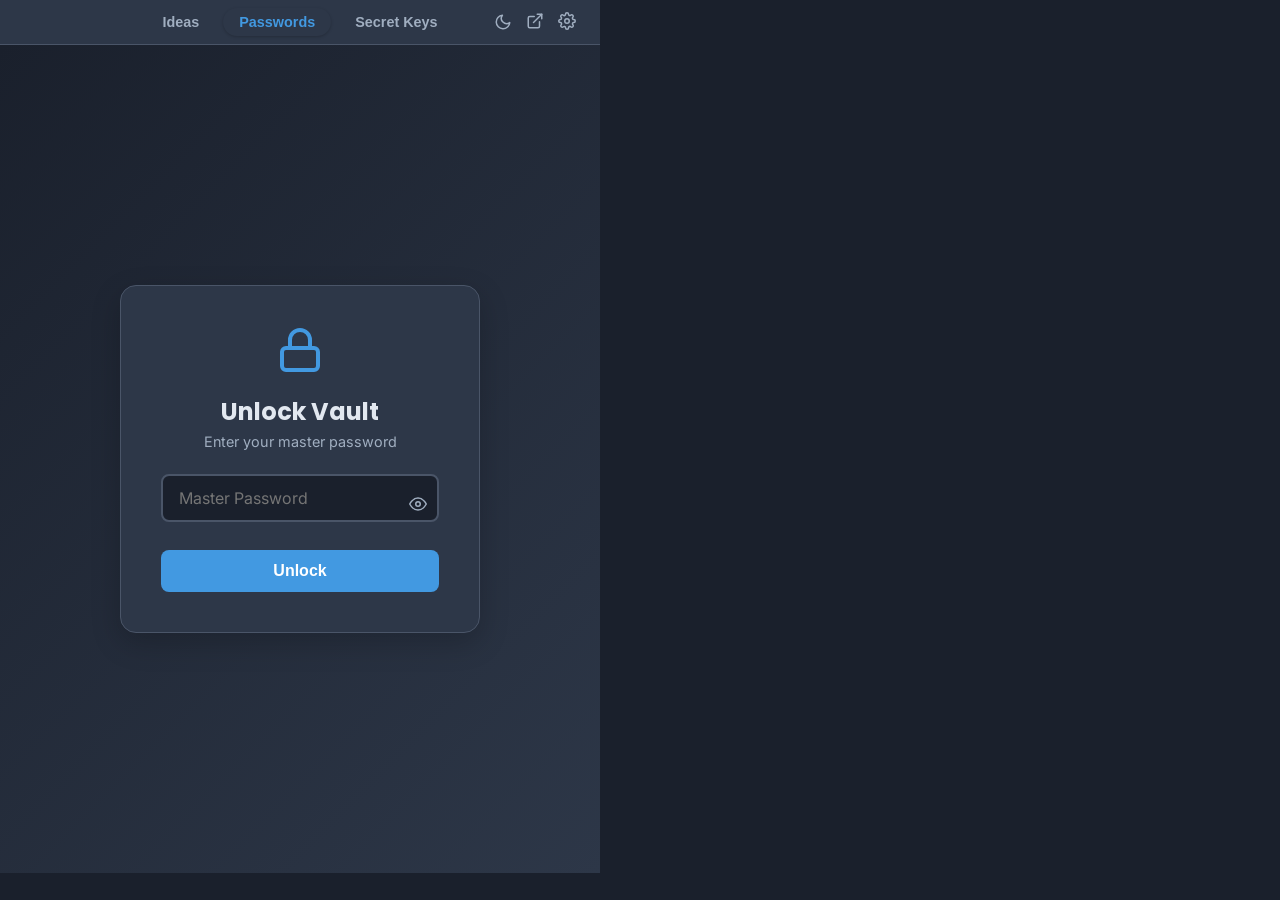
==== popup.html @ 8392645d "Clippy's first commit" ====
<!DOCTYPE html>
<html lang="en">

<head>
    <meta charset="UTF-8">
    <meta name="viewport" content="width=device-width, initial-scale=1.0">
    <title>Personal Dashboard</title>

    <!-- Fonts -->
    <link rel="preconnect" href="https://fonts.googleapis.com">
    <link rel="preconnect" href="https://fonts.gstatic.com" crossorigin>
    <link href="https://fonts.googleapis.com/css2?family=Inter:wght@400;500;600;700&family=Poppins:wght@400;500;600&display=swap"
        rel="stylesheet">

    <!-- Stylesheets -->
    <link rel="stylesheet" href="popup.css">
    <link rel="stylesheet" href="vendor/quill.snow.css">
    <link rel="stylesheet" href="notes/notes.css">
    <link rel="stylesheet" href="password-manager/password_manager.css">
    <link rel="stylesheet" href="settings/settings.css">
    <link rel="stylesheet" href="secret-keys/secret_keys.css">
</head>

<body>

    <!-- Top Level App Switcher -->
    <div id="app-switcher">
        <button class="switcher-btn" data-app="notes">Ideas</button>
        <button class="switcher-btn" data-app="passwords">Passwords</button>
        <button class="switcher-btn" data-app="secret-keys">Secret Keys</button>
        <button id="theme-toggle" class="switcher-btn icon-only" title="Toggle theme">
            <!-- Sun icon -->
            <svg class="sun" xmlns="http://www.w3.org/2000/svg" width="18" height="18" viewBox="0 0 24 24"
                fill="none" stroke="currentColor" stroke-width="2" stroke-linecap="round"
                stroke-linejoin="round">
                <circle cx="12" cy="12" r="5"></circle>
                <line x1="12" y1="1" x2="12" y2="3"></line>
                <line x1="12" y1="21" x2="12" y2="23"></line>
                <line x1="4.22" y1="4.22" x2="5.64" y2="5.64"></line>
                <line x1="18.36" y1="18.36" x2="19.78" y2="19.78"></line>
                <line x1="1" y1="12" x2="3" y2="12"></line>
                <line x1="21" y1="12" x2="23" y2="12"></line>
                <line x1="4.22" y1="19.78" x2="5.64" y2="18.36"></line>
                <line x1="18.36" y1="5.64" x2="19.78" y2="4.22"></line>
            </svg>
            <!-- Moon icon -->
            <svg class="moon" xmlns="http://www.w3.org/2000/svg" width="18" height="18" viewBox="0 0 24 24"
                fill="none" stroke="currentColor" stroke-width="2" stroke-linecap="round"
                stroke-linejoin="round">
                <path d="M21 12.79A9 9 0 1 1 11.21 3 7 7 0 0 0 21 12.79z"></path>
            </svg>
        </button>
        <button id="open-window-btn" class="switcher-btn icon-only" title="Open in new window">
            <svg xmlns="http://www.w3.org/2000/svg" width="18" height="18" viewBox="0 0 24 24" fill="none"
                stroke="currentColor" stroke-width="2" stroke-linecap="round" stroke-linejoin="round">
                <path d="M18 13v6a2 2 0 0 1-2 2H5a2 2 0 0 1-2-2V8a2 2 0 0 1 2-2h6"></path>
                <polyline points="15 3 21 3 21 9"></polyline>
                <line x1="10" y1="14" x2="21" y2="3"></line>
            </svg>
        </button>
        <button class="switcher-btn icon-only" data-app="settings" title="Settings">
            <svg xmlns="http://www.w3.org/2000/svg" width="18" height="18" viewBox="0 0 24 24" fill="none" stroke="currentColor" stroke-width="2" stroke-linecap="round" stroke-linejoin="round"><circle cx="12" cy="12" r="3"></circle><path d="M19.4 15a1.65 1.65 0 0 0 .33 1.82l.06.06a2 2 0 0 1 0 2.83 2 2 0 0 1-2.83 0l-.06-.06a1.65 1.65 0 0 0-1.82-.33 1.65 1.65 0 0 0-1 1.51V21a2 2 0 0 1-2 2 2 2 0 0 1-2-2v-.09A1.65 1.65 0 0 0 9 19.4a1.65 1.65 0 0 0-1.82.33l-.06.06a2 2 0 0 1-2.83 0 2 2 0 0 1 0-2.83l.06-.06a1.65 1.65 0 0 0 .33-1.82 1.65 1.65 0 0 0-1.51-1H3a2 2 0 0 1-2-2 2 2 0 0 1 2-2h.09A1.65 1.65 0 0 0 4.6 9a1.65 1.65 0 0 0-.33-1.82l-.06-.06a2 2 0 0 1 0-2.83 2 2 0 0 1 2.83 0l.06.06a1.65 1.65 0 0 0 1.82.33H9a1.65 1.65 0 0 0 1-1.51V3a2 2 0 0 1 2-2 2 2 0 0 1 2 2v.09a1.65 1.65 0 0 0 1 1.51 1.65 1.65 0 0 0 1.82-.33l.06-.06a2 2 0 0 1 2.83 0 2 2 0 0 1 0 2.83l-.06.06a1.65 1.65 0 0 0-.33 1.82V9a1.65 1.65 0 0 0 1.51 1H21a2 2 0 0 1 2 2 2 2 0 0 1-2 2h-.09a1.65 1.65 0 0 0-1.51 1z"></path></svg>
        </button>
    </div>

    <!-- Dynamic Content Container — populated by router -->
    <div id="app-container">
        <!-- HTML fragments are loaded here by core/router.js -->
    </div>

    <!-- Shared Modal Backdrop -->
    <div id="modal-backdrop" class="hidden"></div>

    <!-- Vendor Libraries -->
    <script src="vendor/quill.min.js"></script>
    <script src="vendor/jszip.min.js"></script>

    <!-- Core Shared Modules -->
    <script src="core/db.js"></script>
    <script src="core/utils.js"></script>
    <script src="core/components.js"></script>

    <!-- Feature Modules (crypto & vault needed before PM) -->
    <script src="password-manager/crypto.js"></script>
    <script src="password-manager/vault.js"></script>

    <!-- Feature Application Logic -->
    <script src="notes/notes.js"></script>
    <script src="password-manager/password_manager.js"></script>
    <script src="core/env.js"></script>
    <script src="core/sync.js"></script>
    <script src="settings/settings.js"></script>
    <script src="secret-keys/secret_keys.js"></script>

    <!-- Router (must load last — initializes everything) -->
    <script src="core/router.js"></script>

</body>

</html>
---- popup.css ----
/* =============================================================
   POPUP.CSS — App Shell & Shared Styles
   Only contains: theme vars, reset, body, layout, shared sidebar,
   shared IO buttons, shared modals, shared utilities.
   Module-specific styles live in their own CSS files.
   ============================================================= */

/* Variables */
:root {
    --bg-color: #f5f6f7;
    --sidebar-bg: #eceff1;
    --card-bg: #ffffff;
    --text-primary: #263238;
    --text-secondary: #546e7a;
    --border-color: #dbe1e4;
    --shadow-color: rgba(0, 0, 0, 0.07);
    --accent-color: #1e88e5;
    --accent-hover: #1565c0;
    --danger-color: #e53e3e;
    --font-primary: 'Inter', sans-serif;
    --font-secondary: 'Poppins', sans-serif;
}

[data-theme="dark"] {
    --bg-color: #1a202c;
    --sidebar-bg: #2d3748;
    --card-bg: #2d3748;
    --text-primary: #e2e8f0;
    --text-secondary: #a0aec0;
    --border-color: #4a5568;
    --shadow-color: rgba(0, 0, 0, 0.2);
    --accent-color: #4299e1;
    --accent-hover: #63b3ed;
}

/* Reset */
* {
    box-sizing: border-box;
    margin: 0;
    padding: 0;
}

/* Base */
body {
    font-family: var(--font-primary);
    background-color: var(--bg-color);
    color: var(--text-primary);
    width: 600px;
    height: 500px;
    overflow: hidden;
    display: flex;
    flex-direction: column;
    transition: background-color 0.3s, color 0.3s;
}

/* Layout */
#app-switcher {
    display: flex;
    justify-content: center;
    align-items: center;
    background-color: var(--sidebar-bg);
    border-bottom: 1px solid var(--border-color);
    padding: 8px;
    gap: 8px;
    position: relative;
}

.switcher-btn {
    padding: 6px 16px;
    border: none;
    background: none;
    border-radius: 20px;
    font-size: 0.9rem;
    font-weight: 600;
    color: var(--text-secondary);
    cursor: pointer;
    transition: background-color 0.2s, color 0.2s;
}

.switcher-btn:hover {
    color: var(--text-primary);
}

.switcher-btn.active {
    background-color: var(--card-bg);
    color: var(--accent-color);
    box-shadow: 0 1px 3px var(--shadow-color);
}

.switcher-btn[data-app="settings"] {
    position: absolute;
    right: 8px;
}

#open-window-btn.switcher-btn {
    position: absolute;
    right: 40px;
}

#theme-toggle.switcher-btn {
    position: absolute;
    right: 72px;
}

.app-view {
    display: flex;
    flex-direction: row;
    height: 100%;
    width: 100%;
}

.app-view.hidden {
    display: none !important;
}

#app-container {
    display: flex;
    flex: 1;
    min-height: 92vh;
    overflow: hidden;
}

#sidebar {
    width: 200px;
    flex-shrink: 0;
    background-color: var(--sidebar-bg);
    padding: 16px;
    display: flex;
    flex-direction: column;
    border-right: 1px solid var(--border-color);
}

#main-content {
    flex: 1;
    display: flex;
    flex-direction: column;
    padding: 16px 24px;
    position: relative;
}

/* Standardized Search UI */
.search-container {
    flex: 1 1 auto;
    width: 100%;
    max-width: none;
    display: flex;
    align-items: center;
    gap: 8px;
    background-color: var(--bg-color);
    border: 1.5px solid var(--border-color);
    border-radius: 10px;
    padding: 0 10px;
    height: 38px;
    transition: border-color 0.2s, box-shadow 0.2s;
}

.search-container:focus-within {
    border-color: var(--accent-color);
    box-shadow: 0 0 0 3px rgba(66, 153, 225, 0.15);
}

.search-container svg {
    color: var(--text-secondary);
    flex-shrink: 0;
    transition: color 0.2s;
}

.search-container:focus-within svg {
    color: var(--accent-color);
}

.search-container input.search-input {
    flex: 1;
    border: none;
    background: none;
    padding: 0;
    margin-bottom: 0;
    color: var(--text-primary);
    font-size: 0.88rem;
    font-family: var(--font-primary);
    width: 100%;
    height: 100%;
    line-height: normal;
    box-shadow: none;
    display: block;
}

.search-container input.search-input:focus {
    outline: none;
}

.search-input::placeholder {
    color: var(--text-secondary);
    font-size: 0.88rem;
}

.search-clear-btn {
    display: none;
    background: none;
    border: none;
    cursor: pointer;
    color: var(--text-secondary);
    padding: 2px;
    border-radius: 50%;
    align-items: center;
    justify-content: center;
    transition: color 0.15s, background-color 0.15s;
    flex-shrink: 0;
}

.search-clear-btn:hover {
    color: var(--text-primary);
    background-color: var(--border-color);
}

.search-clear-btn.visible {
    display: flex;
}

/* Sidebar */
.sidebar-header {
    display: flex;
    justify-content: space-between;
    align-items: center;
    margin-bottom: 16px;
    padding: 0 8px;
}

.sidebar-header h3 {
    font-family: var(--font-secondary);
    font-weight: 600;
}

#folder-list {
    list-style: none;
    flex-grow: 1;
    overflow-y: auto;
    padding-right: 4px;
    scrollbar-width: none; /* Firefox */
    -ms-overflow-style: none;  /* IE and Edge */
}

#folder-list::-webkit-scrollbar {
    display: none; /* Hide scrollbar for Chrome, Safari and Opera */
}

.folder-item {
    padding: 10px 8px;
    border-radius: 8px;
    cursor: pointer;
    display: flex;
    justify-content: space-between;
    align-items: center;
    transition: background-color 0.2s;
}

.folder-item:hover {
    background-color: var(--border-color);
}

.folder-item.active {
    background-color: var(--accent-color);
    color: white;
}

.folder-name {
    white-space: nowrap;
    overflow: hidden;
    text-overflow: ellipsis;
    font-size: 0.9rem;
    font-weight: 500;
    flex-grow: 1;
}

.folder-item.active .folder-name,
.folder-item.active .icon-btn {
    color: white;
}

.folder-item.active .icon-btn:hover {
    background-color: rgba(255, 255, 255, 0.2);
}

.folder-actions {
    display: flex;
    gap: 4px;
}

.folder-actions .icon-btn {
    display: none;
}

.folder-item:hover .folder-actions .icon-btn,
.folder-item.active .folder-actions .icon-btn {
    display: flex;
}

.folder-actions .manage-pin-btn {
    display: flex;
}

.sidebar-footer {
    border-top: 1px solid var(--border-color);
    padding-top: 12px;
    margin-top: 10px;
    display: flex;
    flex-direction: column;
    gap: 8px;
}

/* Import/Export button group (shared by all modules) */
.io-btn-group {
    display: flex;
    gap: 6px;
}

.io-dropdown-wrapper {
    position: relative;
    flex: 1;
}

.io-btn {
    display: flex;
    align-items: center;
    justify-content: center;
    gap: 5px;
    width: 100%;
    padding: 10px 6px;
    background: var(--card-bg);
    border: 1px solid var(--border-color);
    border-radius: 8px;
    color: var(--text-secondary);
    font-size: 0.78rem;
    font-weight: 600;
    font-family: var(--font-primary);
    cursor: pointer;
    transition: all 0.18s ease;
    letter-spacing: 0.02em;
}

.io-btn:hover {
    background: var(--accent-color);
    border-color: var(--accent-color);
    color: white;
}

.io-btn:hover svg {
    stroke: white;
}

.io-btn.active {
    background: var(--accent-color);
    border-color: var(--accent-color);
    color: white;
}

.io-btn.active svg {
    stroke: white;
}

.io-dropdown {
    position: absolute;
    bottom: calc(100% + 6px);
    left: 0;
    min-width: 100%;
    background: var(--card-bg);
    border: 1px solid var(--border-color);
    border-radius: 8px;
    box-shadow: 0 -4px 16px rgba(0, 0, 0, 0.12);
    overflow: hidden;
    z-index: 300;
    display: none;
    flex-direction: column;
}

.io-dropdown.open {
    display: flex;
    animation: dropdown-up 0.15s cubic-bezier(0.25, 0.46, 0.45, 0.94) both;
}

@keyframes dropdown-up {
    from {
        opacity: 0;
        transform: translateY(6px);
    }

    to {
        opacity: 1;
        transform: translateY(0);
    }
}

.io-dropdown-item {
    display: flex;
    align-items: center;
    gap: 7px;
    padding: 8px 12px;
    background: none;
    border: none;
    color: var(--text-primary);
    font-size: 0.8rem;
    font-weight: 500;
    font-family: var(--font-primary);
    cursor: pointer;
    text-align: left;
    transition: background-color 0.15s;
    white-space: nowrap;
}

.io-dropdown-item:hover {
    background-color: var(--sidebar-bg);
    color: var(--accent-color);
}

.io-dropdown-item svg {
    flex-shrink: 0;
    color: var(--text-secondary);
    transition: color 0.15s;
}

.io-dropdown-item:hover svg {
    color: var(--accent-color);
}

/* Icon button (shared utility) */
.icon-btn {
    background: none;
    border: none;
    cursor: pointer;
    padding: 6px;
    border-radius: 50%;
    color: var(--text-secondary);
    display: flex;
    align-items: center;
    justify-content: center;
    transition: background-color 0.2s, color 0.2s;
}

.icon-btn:hover {
    background-color: var(--border-color);
    color: var(--text-primary);
}

/* Theme toggle */
#theme-toggle .moon {
    display: none;
}

#theme-toggle .sun {
    display: block;
}

[data-theme="dark"] #theme-toggle .moon {
    display: block;
}

[data-theme="dark"] #theme-toggle .sun {
    display: none;
}

/* Empty state */
.empty-state {
    color: var(--text-secondary);
    grid-column: 1/-1;
    text-align: center;
    margin-top: 40px;
}

/* Modals (shared) */
.modal-backdrop,
#modal-backdrop {
    position: fixed;
    inset: 0;
    background-color: rgba(0, 0, 0, 0.55);
    z-index: 200;
    display: flex;
    align-items: center;
    justify-content: center;
}

.modal {
    position: fixed;
    top: 50%;
    left: 50%;
    transform: translate(-50%, -50%);
    background-color: var(--card-bg);
    padding: 24px;
    border-radius: 12px;
    width: 90%;
    max-width: 400px;
    z-index: 201;
    box-shadow: 0 10px 25px -5px rgba(0, 0, 0, 0.2);
}

.modal-header {
    display: flex;
    justify-content: space-between;
    align-items: center;
    margin-bottom: 16px;
}

.modal-header h3 {
    margin-bottom: 0;
}

.modal p {
    color: var(--text-secondary);
    margin-bottom: 16px;
    font-size: 0.9rem;
}

.tab-buttons {
    display: flex;
    margin-bottom: 16px;
    border-bottom: 1px solid var(--border-color);
}

.tab-btn {
    padding: 8px 16px;
    border: none;
    background: none;
    cursor: pointer;
    color: var(--text-secondary);
    font-weight: 500;
    border-bottom: 2px solid transparent;
}

.tab-btn.active {
    color: var(--accent-color);
    border-bottom-color: var(--accent-color);
}

/* Form inputs (shared) */
input[type="text"],
input[type="password"],
textarea,
select {
    width: 100%;
    padding: 10px;
    border: 1px solid var(--border-color);
    border-radius: 8px;
    margin-bottom: 12px;
    background-color: var(--sidebar-bg);
    color: var(--text-primary);
    font-family: var(--font-primary);
    font-size: 0.9rem;
}

textarea {
    min-height: 100px;
    resize: vertical;
}

#edit-item-textarea {
    min-height: 150px;
}

.modal-actions {
    display: flex;
    justify-content: flex-end;
    gap: 8px;
    margin-top: 16px;
}

.modal-actions button {
    padding: 8px 16px;
    border-radius: 8px;
    border: none;
    cursor: pointer;
    font-weight: 600;
}

.modal-actions button[id*="cancel"],
#close-view-modal {
    background-color: var(--sidebar-bg);
    color: var(--text-primary);
}

.modal-actions button:not([id*="cancel"]):not(#close-view-modal) {
    background-color: var(--accent-color);
    color: white;
}

.modal-actions button:hover {
    opacity: 0.9;
}

#view-item-modal .modal-content-view {
    background-color: var(--sidebar-bg);
    padding: 12px;
    border-radius: 8px;
    min-height: 100px;
    max-height: 250px;
    overflow-y: auto;
    white-space: pre-wrap;
    word-wrap: break-word;
}

#view-item-modal .modal-content-view a {
    color: var(--accent-color);
    text-decoration: underline;
}

/* Utilities */
.hidden {
    display: none !important;
}

.error-msg {
    color: var(--danger-color);
    font-size: 0.8rem;
    text-align: center;
    margin: -8px 0 12px;
}

/* Animations (shared) */
.animate-in {
    animation: scale-in 0.3s cubic-bezier(.25, .46, .45, .94) both;
}

.animate-out {
    animation: scale-out 0.3s cubic-bezier(.55, .085, .68, .53) both;
}

@keyframes scale-in {
    from {
        transform: scale(0.8);
        opacity: 0;
    }

    to {
        transform: scale(1);
        opacity: 1;
    }
}

@keyframes scale-out {
    from {
        transform: scale(1);
        opacity: 1;
    }

    to {
        transform: scale(0.8);
        opacity: 0;
    }
}

/* Masked password fields */
.pm-mask-input {
    -webkit-text-security: disc;
}
---- vendor/quill.snow.css ----
/*!
 * Quill Editor v1.3.7
 * https://quilljs.com/
 * Copyright (c) 2014, Jason Chen
 * Copyright (c) 2013, salesforce.com
 */
.ql-container {
  box-sizing: border-box;
  font-family: Helvetica, Arial, sans-serif;
  font-size: 13px;
  height: 100%;
  margin: 0px;
  position: relative;
}
.ql-container.ql-disabled .ql-tooltip {
  visibility: hidden;
}
.ql-container.ql-disabled .ql-editor ul[data-checked] > li::before {
  pointer-events: none;
}
.ql-clipboard {
  left: -100000px;
  height: 1px;
  overflow-y: hidden;
  position: absolute;
  top: 50%;
}
.ql-clipboard p {
  margin: 0;
  padding: 0;
}
.ql-editor {
  box-sizing: border-box;
  line-height: 1.42;
  height: 100%;
  outline: none;
  overflow-y: auto;
  padding: 12px 15px;
  tab-size: 4;
  -moz-tab-size: 4;
  text-align: left;
  white-space: pre-wrap;
  word-wrap: break-word;
}
.ql-editor > * {
  cursor: text;
}
.ql-editor p,
.ql-editor ol,
.ql-editor ul,
.ql-editor pre,
.ql-editor blockquote,
.ql-editor h1,
.ql-editor h2,
.ql-editor h3,
.ql-editor h4,
.ql-editor h5,
.ql-editor h6 {
  margin: 0;
  padding: 0;
  counter-reset: list-1 list-2 list-3 list-4 list-5 list-6 list-7 list-8 list-9;
}
.ql-editor ol,
.ql-editor ul {
  padding-left: 1.5em;
}
.ql-editor ol > li,
.ql-editor ul > li {
  list-style-type: none;
}
.ql-editor ul > li::before {
  content: '\2022';
}
.ql-editor ul[data-checked=true],
.ql-editor ul[data-checked=false] {
  pointer-events: none;
}
.ql-editor ul[data-checked=true] > li *,
.ql-editor ul[data-checked=false] > li * {
  pointer-events: all;
}
.ql-editor ul[data-checked=true] > li::before,
.ql-editor ul[data-checked=false] > li::before {
  color: #777;
  cursor: pointer;
  pointer-events: all;
}
.ql-editor ul[data-checked=true] > li::before {
  content: '\2611';
}
.ql-editor ul[data-checked=false] > li::before {
  content: '\2610';
}
.ql-editor li::before {
  display: inline-block;
  white-space: nowrap;
  width: 1.2em;
}
.ql-editor li:not(.ql-direction-rtl)::before {
  margin-left: -1.5em;
  margin-right: 0.3em;
  text-align: right;
}
.ql-editor li.ql-direction-rtl::before {
  margin-left: 0.3em;
  margin-right: -1.5em;
}
.ql-editor ol li:not(.ql-direction-rtl),
.ql-editor ul li:not(.ql-direction-rtl) {
  padding-left: 1.5em;
}
.ql-editor ol li.ql-direction-rtl,
.ql-editor ul li.ql-direction-rtl {
  padding-right: 1.5em;
}
.ql-editor ol li {
  counter-reset: list-1 list-2 list-3 list-4 list-5 list-6 list-7 list-8 list-9;
  counter-increment: list-0;
}
.ql-editor ol li:before {
  content: counter(list-0, decimal) '. ';
}
.ql-editor ol li.ql-indent-1 {
  counter-increment: list-1;
}
.ql-editor ol li.ql-indent-1:before {
  content: counter(list-1, lower-alpha) '. ';
}
.ql-editor ol li.ql-indent-1 {
  counter-reset: list-2 list-3 list-4 list-5 list-6 list-7 list-8 list-9;
}
.ql-editor ol li.ql-indent-2 {
  counter-increment: list-2;
}
.ql-editor ol li.ql-indent-2:before {
  content: counter(list-2, lower-roman) '. ';
}
.ql-editor ol li.ql-indent-2 {
  counter-reset: list-3 list-4 list-5 list-6 list-7 list-8 list-9;
}
.ql-editor ol li.ql-indent-3 {
  counter-increment: list-3;
}
.ql-editor ol li.ql-indent-3:before {
  content: counter(list-3, decimal) '. ';
}
.ql-editor ol li.ql-indent-3 {
  counter-reset: list-4 list-5 list-6 list-7 list-8 list-9;
}
.ql-editor ol li.ql-indent-4 {
  counter-increment: list-4;
}
.ql-editor ol li.ql-indent-4:before {
  content: counter(list-4, lower-alpha) '. ';
}
.ql-editor ol li.ql-indent-4 {
  counter-reset: list-5 list-6 list-7 list-8 list-9;
}
.ql-editor ol li.ql-indent-5 {
  counter-increment: list-5;
}
.ql-editor ol li.ql-indent-5:before {
  content: counter(list-5, lower-roman) '. ';
}
.ql-editor ol li.ql-indent-5 {
  counter-reset: list-6 list-7 list-8 list-9;
}
.ql-editor ol li.ql-indent-6 {
  counter-increment: list-6;
}
.ql-editor ol li.ql-indent-6:before {
  content: counter(list-6, decimal) '. ';
}
.ql-editor ol li.ql-indent-6 {
  counter-reset: list-7 list-8 list-9;
}
.ql-editor ol li.ql-indent-7 {
  counter-increment: list-7;
}
.ql-editor ol li.ql-indent-7:before {
  content: counter(list-7, lower-alpha) '. ';
}
.ql-editor ol li.ql-indent-7 {
  counter-reset: list-8 list-9;
}
.ql-editor ol li.ql-indent-8 {
  counter-increment: list-8;
}
.ql-editor ol li.ql-indent-8:before {
  content: counter(list-8, lower-roman) '. ';
}
.ql-editor ol li.ql-indent-8 {
  counter-reset: list-9;
}
.ql-editor ol li.ql-indent-9 {
  counter-increment: list-9;
}
.ql-editor ol li.ql-indent-9:before {
  content: counter(list-9, decimal) '. ';
}
.ql-editor .ql-indent-1:not(.ql-direction-rtl) {
  padding-left: 3em;
}
.ql-editor li.ql-indent-1:not(.ql-direction-rtl) {
  padding-left: 4.5em;
}
.ql-editor .ql-indent-1.ql-direction-rtl.ql-align-right {
  padding-right: 3em;
}
.ql-editor li.ql-indent-1.ql-direction-rtl.ql-align-right {
  padding-right: 4.5em;
}
.ql-editor .ql-indent-2:not(.ql-direction-rtl) {
  padding-left: 6em;
}
.ql-editor li.ql-indent-2:not(.ql-direction-rtl) {
  padding-left: 7.5em;
}
.ql-editor .ql-indent-2.ql-direction-rtl.ql-align-right {
  padding-right: 6em;
}
.ql-editor li.ql-indent-2.ql-direction-rtl.ql-align-right {
  padding-right: 7.5em;
}
.ql-editor .ql-indent-3:not(.ql-direction-rtl) {
  padding-left: 9em;
}
.ql-editor li.ql-indent-3:not(.ql-direction-rtl) {
  padding-left: 10.5em;
}
.ql-editor .ql-indent-3.ql-direction-rtl.ql-align-right {
  padding-right: 9em;
}
.ql-editor li.ql-indent-3.ql-direction-rtl.ql-align-right {
  padding-right: 10.5em;
}
.ql-editor .ql-indent-4:not(.ql-direction-rtl) {
  padding-left: 12em;
}
.ql-editor li.ql-indent-4:not(.ql-direction-rtl) {
  padding-left: 13.5em;
}
.ql-editor .ql-indent-4.ql-direction-rtl.ql-align-right {
  padding-right: 12em;
}
.ql-editor li.ql-indent-4.ql-direction-rtl.ql-align-right {
  padding-right: 13.5em;
}
.ql-editor .ql-indent-5:not(.ql-direction-rtl) {
  padding-left: 15em;
}
.ql-editor li.ql-indent-5:not(.ql-direction-rtl) {
  padding-left: 16.5em;
}
.ql-editor .ql-indent-5.ql-direction-rtl.ql-align-right {
  padding-right: 15em;
}
.ql-editor li.ql-indent-5.ql-direction-rtl.ql-align-right {
  padding-right: 16.5em;
}
.ql-editor .ql-indent-6:not(.ql-direction-rtl) {
  padding-left: 18em;
}
.ql-editor li.ql-indent-6:not(.ql-direction-rtl) {
  padding-left: 19.5em;
}
.ql-editor .ql-indent-6.ql-direction-rtl.ql-align-right {
  padding-right: 18em;
}
.ql-editor li.ql-indent-6.ql-direction-rtl.ql-align-right {
  padding-right: 19.5em;
}
.ql-editor .ql-indent-7:not(.ql-direction-rtl) {
  padding-left: 21em;
}
.ql-editor li.ql-indent-7:not(.ql-direction-rtl) {
  padding-left: 22.5em;
}
.ql-editor .ql-indent-7.ql-direction-rtl.ql-align-right {
  padding-right: 21em;
}
.ql-editor li.ql-indent-7.ql-direction-rtl.ql-align-right {
  padding-right: 22.5em;
}
.ql-editor .ql-indent-8:not(.ql-direction-rtl) {
  padding-left: 24em;
}
.ql-editor li.ql-indent-8:not(.ql-direction-rtl) {
  padding-left: 25.5em;
}
.ql-editor .ql-indent-8.ql-direction-rtl.ql-align-right {
  padding-right: 24em;
}
.ql-editor li.ql-indent-8.ql-direction-rtl.ql-align-right {
  padding-right: 25.5em;
}
.ql-editor .ql-indent-9:not(.ql-direction-rtl) {
  padding-left: 27em;
}
.ql-editor li.ql-indent-9:not(.ql-direction-rtl) {
  padding-left: 28.5em;
}
.ql-editor .ql-indent-9.ql-direction-rtl.ql-align-right {
  padding-right: 27em;
}
.ql-editor li.ql-indent-9.ql-direction-rtl.ql-align-right {
  padding-right: 28.5em;
}
.ql-editor .ql-video {
  display: block;
  max-width: 100%;
}
.ql-editor .ql-video.ql-align-center {
  margin: 0 auto;
}
.ql-editor .ql-video.ql-align-right {
  margin: 0 0 0 auto;
}
.ql-editor .ql-bg-black {
  background-color: #000;
}
.ql-editor .ql-bg-red {
  background-color: #e60000;
}
.ql-editor .ql-bg-orange {
  background-color: #f90;
}
.ql-editor .ql-bg-yellow {
  background-color: #ff0;
}
.ql-editor .ql-bg-green {
  background-color: #008a00;
}
.ql-editor .ql-bg-blue {
  background-color: #06c;
}
.ql-editor .ql-bg-purple {
  background-color: #93f;
}
.ql-editor .ql-color-white {
  color: #fff;
}
.ql-editor .ql-color-red {
  color: #e60000;
}
.ql-editor .ql-color-orange {
  color: #f90;
}
.ql-editor .ql-color-yellow {
  color: #ff0;
}
.ql-editor .ql-color-green {
  color: #008a00;
}
.ql-editor .ql-color-blue {
  color: #06c;
}
.ql-editor .ql-color-purple {
  color: #93f;
}
.ql-editor .ql-font-serif {
  font-family: Georgia, Times New Roman, serif;
}
.ql-editor .ql-font-monospace {
  font-family: Monaco, Courier New, monospace;
}
.ql-editor .ql-size-small {
  font-size: 0.75em;
}
.ql-editor .ql-size-large {
  font-size: 1.5em;
}
.ql-editor .ql-size-huge {
  font-size: 2.5em;
}
.ql-editor .ql-direction-rtl {
  direction: rtl;
  text-align: inherit;
}
.ql-editor .ql-align-center {
  text-align: center;
}
.ql-editor .ql-align-justify {
  text-align: justify;
}
.ql-editor .ql-align-right {
  text-align: right;
}
.ql-editor.ql-blank::before {
  color: rgba(0,0,0,0.6);
  content: attr(data-placeholder);
  font-style: italic;
  left: 15px;
  pointer-events: none;
  position: absolute;
  right: 15px;
}
.ql-snow.ql-toolbar:after,
.ql-snow .ql-toolbar:after {
  clear: both;
  content: '';
  display: table;
}
.ql-snow.ql-toolbar button,
.ql-snow .ql-toolbar button {
  background: none;
  border: none;
  cursor: pointer;
  display: inline-block;
  float: left;
  height: 24px;
  padding: 3px 5px;
  width: 28px;
}
.ql-snow.ql-toolbar button svg,
.ql-snow .ql-toolbar button svg {
  float: left;
  height: 100%;
}
.ql-snow.ql-toolbar button:active:hover,
.ql-snow .ql-toolbar button:active:hover {
  outline: none;
}
.ql-snow.ql-toolbar input.ql-image[type=file],
.ql-snow .ql-toolbar input.ql-image[type=file] {
  display: none;
}
.ql-snow.ql-toolbar button:hover,
.ql-snow .ql-toolbar button:hover,
.ql-snow.ql-toolbar button:focus,
.ql-snow .ql-toolbar button:focus,
.ql-snow.ql-toolbar button.ql-active,
.ql-snow .ql-toolbar button.ql-active,
.ql-snow.ql-toolbar .ql-picker-label:hover,
.ql-snow .ql-toolbar .ql-picker-label:hover,
.ql-snow.ql-toolbar .ql-picker-label.ql-active,
.ql-snow .ql-toolbar .ql-picker-label.ql-active,
.ql-snow.ql-toolbar .ql-picker-item:hover,
.ql-snow .ql-toolbar .ql-picker-item:hover,
.ql-snow.ql-toolbar .ql-picker-item.ql-selected,
.ql-snow .ql-toolbar .ql-picker-item.ql-selected {
  color: #06c;
}
.ql-snow.ql-toolbar button:hover .ql-fill,
.ql-snow .ql-toolbar button:hover .ql-fill,
.ql-snow.ql-toolbar button:focus .ql-fill,
.ql-snow .ql-toolbar button:focus .ql-fill,
.ql-snow.ql-toolbar button.ql-active .ql-fill,
.ql-snow .ql-toolbar button.ql-active .ql-fill,
.ql-snow.ql-toolbar .ql-picker-label:hover .ql-fill,
.ql-snow .ql-toolbar .ql-picker-label:hover .ql-fill,
.ql-snow.ql-toolbar .ql-picker-label.ql-active .ql-fill,
.ql-snow .ql-toolbar .ql-picker-label.ql-active .ql-fill,
.ql-snow.ql-toolbar .ql-picker-item:hover .ql-fill,
.ql-snow .ql-toolbar .ql-picker-item:hover .ql-fill,
.ql-snow.ql-toolbar .ql-picker-item.ql-selected .ql-fill,
.ql-snow .ql-toolbar .ql-picker-item.ql-selected .ql-fill,
.ql-snow.ql-toolbar button:hover .ql-stroke.ql-fill,
.ql-snow .ql-toolbar button:hover .ql-stroke.ql-fill,
.ql-snow.ql-toolbar button:focus .ql-stroke.ql-fill,
.ql-snow .ql-toolbar button:focus .ql-stroke.ql-fill,
.ql-snow.ql-toolbar button.ql-active .ql-stroke.ql-fill,
.ql-snow .ql-toolbar button.ql-active .ql-stroke.ql-fill,
.ql-snow.ql-toolbar .ql-picker-label:hover .ql-stroke.ql-fill,
.ql-snow .ql-toolbar .ql-picker-label:hover .ql-stroke.ql-fill,
.ql-snow.ql-toolbar .ql-picker-label.ql-active .ql-stroke.ql-fill,
.ql-snow .ql-toolbar .ql-picker-label.ql-active .ql-stroke.ql-fill,
.ql-snow.ql-toolbar .ql-picker-item:hover .ql-stroke.ql-fill,
.ql-snow .ql-toolbar .ql-picker-item:hover .ql-stroke.ql-fill,
.ql-snow.ql-toolbar .ql-picker-item.ql-selected .ql-stroke.ql-fill,
.ql-snow .ql-toolbar .ql-picker-item.ql-selected .ql-stroke.ql-fill {
  fill: #06c;
}
.ql-snow.ql-toolbar button:hover .ql-stroke,
.ql-snow .ql-toolbar button:hover .ql-stroke,
.ql-snow.ql-toolbar button:focus .ql-stroke,
.ql-snow .ql-toolbar button:focus .ql-stroke,
.ql-snow.ql-toolbar button.ql-active .ql-stroke,
.ql-snow .ql-toolbar button.ql-active .ql-stroke,
.ql-snow.ql-toolbar .ql-picker-label:hover .ql-stroke,
.ql-snow .ql-toolbar .ql-picker-label:hover .ql-stroke,
.ql-snow.ql-toolbar .ql-picker-label.ql-active .ql-stroke,
.ql-snow .ql-toolbar .ql-picker-label.ql-active .ql-stroke,
.ql-snow.ql-toolbar .ql-picker-item:hover .ql-stroke,
.ql-snow .ql-toolbar .ql-picker-item:hover .ql-stroke,
.ql-snow.ql-toolbar .ql-picker-item.ql-selected .ql-stroke,
.ql-snow .ql-toolbar .ql-picker-item.ql-selected .ql-stroke,
.ql-snow.ql-toolbar button:hover .ql-stroke-miter,
.ql-snow .ql-toolbar button:hover .ql-stroke-miter,
.ql-snow.ql-toolbar button:focus .ql-stroke-miter,
.ql-snow .ql-toolbar button:focus .ql-stroke-miter,
.ql-snow.ql-toolbar button.ql-active .ql-stroke-miter,
.ql-snow .ql-toolbar button.ql-active .ql-stroke-miter,
.ql-snow.ql-toolbar .ql-picker-label:hover .ql-stroke-miter,
.ql-snow .ql-toolbar .ql-picker-label:hover .ql-stroke-miter,
.ql-snow.ql-toolbar .ql-picker-label.ql-active .ql-stroke-miter,
.ql-snow .ql-toolbar .ql-picker-label.ql-active .ql-stroke-miter,
.ql-snow.ql-toolbar .ql-picker-item:hover .ql-stroke-miter,
.ql-snow .ql-toolbar .ql-picker-item:hover .ql-stroke-miter,
.ql-snow.ql-toolbar .ql-picker-item.ql-selected .ql-stroke-miter,
.ql-snow .ql-toolbar .ql-picker-item.ql-selected .ql-stroke-miter {
  stroke: #06c;
}
@media (pointer: coarse) {
  .ql-snow.ql-toolbar button:hover:not(.ql-active),
  .ql-snow .ql-toolbar button:hover:not(.ql-active) {
    color: #444;
  }
  .ql-snow.ql-toolbar button:hover:not(.ql-active) .ql-fill,
  .ql-snow .ql-toolbar button:hover:not(.ql-active) .ql-fill,
  .ql-snow.ql-toolbar button:hover:not(.ql-active) .ql-stroke.ql-fill,
  .ql-snow .ql-toolbar button:hover:not(.ql-active) .ql-stroke.ql-fill {
    fill: #444;
  }
  .ql-snow.ql-toolbar button:hover:not(.ql-active) .ql-stroke,
  .ql-snow .ql-toolbar button:hover:not(.ql-active) .ql-stroke,
  .ql-snow.ql-toolbar button:hover:not(.ql-active) .ql-stroke-miter,
  .ql-snow .ql-toolbar button:hover:not(.ql-active) .ql-stroke-miter {
    stroke: #444;
  }
}
.ql-snow {
  box-sizing: border-box;
}
.ql-snow * {
  box-sizing: border-box;
}
.ql-snow .ql-hidden {
  display: none;
}
.ql-snow .ql-out-bottom,
.ql-snow .ql-out-top {
  visibility: hidden;
}
.ql-snow .ql-tooltip {
  position: absolute;
  transform: translateY(10px);
}
.ql-snow .ql-tooltip a {
  cursor: pointer;
  text-decoration: none;
}
.ql-snow .ql-tooltip.ql-flip {
  transform: translateY(-10px);
}
.ql-snow .ql-formats {
  display: inline-block;
  vertical-align: middle;
}
.ql-snow .ql-formats:after {
  clear: both;
  content: '';
  display: table;
}
.ql-snow .ql-stroke {
  fill: none;
  stroke: #444;
  stroke-linecap: round;
  stroke-linejoin: round;
  stroke-width: 2;
}
.ql-snow .ql-stroke-miter {
  fill: none;
  stroke: #444;
  stroke-miterlimit: 10;
  stroke-width: 2;
}
.ql-snow .ql-fill,
.ql-snow .ql-stroke.ql-fill {
  fill: #444;
}
.ql-snow .ql-empty {
  fill: none;
}
.ql-snow .ql-even {
  fill-rule: evenodd;
}
.ql-snow .ql-thin,
.ql-snow .ql-stroke.ql-thin {
  stroke-width: 1;
}
.ql-snow .ql-transparent {
  opacity: 0.4;
}
.ql-snow .ql-direction svg:last-child {
  display: none;
}
.ql-snow .ql-direction.ql-active svg:last-child {
  display: inline;
}
.ql-snow .ql-direction.ql-active svg:first-child {
  display: none;
}
.ql-snow .ql-editor h1 {
  font-size: 2em;
}
.ql-snow .ql-editor h2 {
  font-size: 1.5em;
}
.ql-snow .ql-editor h3 {
  font-size: 1.17em;
}
.ql-snow .ql-editor h4 {
  font-size: 1em;
}
.ql-snow .ql-editor h5 {
  font-size: 0.83em;
}
.ql-snow .ql-editor h6 {
  font-size: 0.67em;
}
.ql-snow .ql-editor a {
  text-decoration: underline;
}
.ql-snow .ql-editor blockquote {
  border-left: 4px solid #ccc;
  margin-bottom: 5px;
  margin-top: 5px;
  padding-left: 16px;
}
.ql-snow .ql-editor code,
.ql-snow .ql-editor pre {
  background-color: #f0f0f0;
  border-radius: 3px;
}
.ql-snow .ql-editor pre {
  white-space: pre-wrap;
  margin-bottom: 5px;
  margin-top: 5px;
  padding: 5px 10px;
}
.ql-snow .ql-editor code {
  font-size: 85%;
  padding: 2px 4px;
}
.ql-snow .ql-editor pre.ql-syntax {
  background-color: #23241f;
  color: #f8f8f2;
  overflow: visible;
}
.ql-snow .ql-editor img {
  max-width: 100%;
}
.ql-snow .ql-picker {
  color: #444;
  display: inline-block;
  float: left;
  font-size: 14px;
  font-weight: 500;
  height: 24px;
  position: relative;
  vertical-align: middle;
}
.ql-snow .ql-picker-label {
  cursor: pointer;
  display: inline-block;
  height: 100%;
  padding-left: 8px;
  padding-right: 2px;
  position: relative;
  width: 100%;
}
.ql-snow .ql-picker-label::before {
  display: inline-block;
  line-height: 22px;
}
.ql-snow .ql-picker-options {
  background-color: #fff;
  display: none;
  min-width: 100%;
  padding: 4px 8px;
  position: absolute;
  white-space: nowrap;
}
.ql-snow .ql-picker-options .ql-picker-item {
  cursor: pointer;
  display: block;
  padding-bottom: 5px;
  padding-top: 5px;
}
.ql-snow .ql-picker.ql-expanded .ql-picker-label {
  color: #ccc;
  z-index: 2;
}
.ql-snow .ql-picker.ql-expanded .ql-picker-label .ql-fill {
  fill: #ccc;
}
.ql-snow .ql-picker.ql-expanded .ql-picker-label .ql-stroke {
  stroke: #ccc;
}
.ql-snow .ql-picker.ql-expanded .ql-picker-options {
  display: block;
  margin-top: -1px;
  top: 100%;
  z-index: 1;
}
.ql-snow .ql-color-picker,
.ql-snow .ql-icon-picker {
  width: 28px;
}
.ql-snow .ql-color-picker .ql-picker-label,
.ql-snow .ql-icon-picker .ql-picker-label {
  padding: 2px 4px;
}
.ql-snow .ql-color-picker .ql-picker-label svg,
.ql-snow .ql-icon-picker .ql-picker-label svg {
  right: 4px;
}
.ql-snow .ql-icon-picker .ql-picker-options {
  padding: 4px 0px;
}
.ql-snow .ql-icon-picker .ql-picker-item {
  height: 24px;
  width: 24px;
  padding: 2px 4px;
}
.ql-snow .ql-color-picker .ql-picker-options {
  padding: 3px 5px;
  width: 152px;
}
.ql-snow .ql-color-picker .ql-picker-item {
  border: 1px solid transparent;
  float: left;
  height: 16px;
  margin: 2px;
  padding: 0px;
  width: 16px;
}
.ql-snow .ql-picker:not(.ql-color-picker):not(.ql-icon-picker) svg {
  position: absolute;
  margin-top: -9px;
  right: 0;
  top: 50%;
  width: 18px;
}
.ql-snow .ql-picker.ql-header .ql-picker-label[data-label]:not([data-label=''])::before,
.ql-snow .ql-picker.ql-font .ql-picker-label[data-label]:not([data-label=''])::before,
.ql-snow .ql-picker.ql-size .ql-picker-label[data-label]:not([data-label=''])::before,
.ql-snow .ql-picker.ql-header .ql-picker-item[data-label]:not([data-label=''])::before,
.ql-snow .ql-picker.ql-font .ql-picker-item[data-label]:not([data-label=''])::before,
.ql-snow .ql-picker.ql-size .ql-picker-item[data-label]:not([data-label=''])::before {
  content: attr(data-label);
}
.ql-snow .ql-picker.ql-header {
  width: 98px;
}
.ql-snow .ql-picker.ql-header .ql-picker-label::before,
.ql-snow .ql-picker.ql-header .ql-picker-item::before {
  content: 'Normal';
}
.ql-snow .ql-picker.ql-header .ql-picker-label[data-value="1"]::before,
.ql-snow .ql-picker.ql-header .ql-picker-item[data-value="1"]::before {
  content: 'Heading 1';
}
.ql-snow .ql-picker.ql-header .ql-picker-label[data-value="2"]::before,
.ql-snow .ql-picker.ql-header .ql-picker-item[data-value="2"]::before {
  content: 'Heading 2';
}
.ql-snow .ql-picker.ql-header .ql-picker-label[data-value="3"]::before,
.ql-snow .ql-picker.ql-header .ql-picker-item[data-value="3"]::before {
  content: 'Heading 3';
}
.ql-snow .ql-picker.ql-header .ql-picker-label[data-value="4"]::before,
.ql-snow .ql-picker.ql-header .ql-picker-item[data-value="4"]::before {
  content: 'Heading 4';
}
.ql-snow .ql-picker.ql-header .ql-picker-label[data-value="5"]::before,
.ql-snow .ql-picker.ql-header .ql-picker-item[data-value="5"]::before {
  content: 'Heading 5';
}
.ql-snow .ql-picker.ql-header .ql-picker-label[data-value="6"]::before,
.ql-snow .ql-picker.ql-header .ql-picker-item[data-value="6"]::before {
  content: 'Heading 6';
}
.ql-snow .ql-picker.ql-header .ql-picker-item[data-value="1"]::before {
  font-size: 2em;
}
.ql-snow .ql-picker.ql-header .ql-picker-item[data-value="2"]::before {
  font-size: 1.5em;
}
.ql-snow .ql-picker.ql-header .ql-picker-item[data-value="3"]::before {
  font-size: 1.17em;
}
.ql-snow .ql-picker.ql-header .ql-picker-item[data-value="4"]::before {
  font-size: 1em;
}
.ql-snow .ql-picker.ql-header .ql-picker-item[data-value="5"]::before {
  font-size: 0.83em;
}
.ql-snow .ql-picker.ql-header .ql-picker-item[data-value="6"]::before {
  font-size: 0.67em;
}
.ql-snow .ql-picker.ql-font {
  width: 108px;
}
.ql-snow .ql-picker.ql-font .ql-picker-label::before,
.ql-snow .ql-picker.ql-font .ql-picker-item::before {
  content: 'Sans Serif';
}
.ql-snow .ql-picker.ql-font .ql-picker-label[data-value=serif]::before,
.ql-snow .ql-picker.ql-font .ql-picker-item[data-value=serif]::before {
  content: 'Serif';
}
.ql-snow .ql-picker.ql-font .ql-picker-label[data-value=monospace]::before,
.ql-snow .ql-picker.ql-font .ql-picker-item[data-value=monospace]::before {
  content: 'Monospace';
}
.ql-snow .ql-picker.ql-font .ql-picker-item[data-value=serif]::before {
  font-family: Georgia, Times New Roman, serif;
}
.ql-snow .ql-picker.ql-font .ql-picker-item[data-value=monospace]::before {
  font-family: Monaco, Courier New, monospace;
}
.ql-snow .ql-picker.ql-size {
  width: 98px;
}
.ql-snow .ql-picker.ql-size .ql-picker-label::before,
.ql-snow .ql-picker.ql-size .ql-picker-item::before {
  content: 'Normal';
}
.ql-snow .ql-picker.ql-size .ql-picker-label[data-value=small]::before,
.ql-snow .ql-picker.ql-size .ql-picker-item[data-value=small]::before {
  content: 'Small';
}
.ql-snow .ql-picker.ql-size .ql-picker-label[data-value=large]::before,
.ql-snow .ql-picker.ql-size .ql-picker-item[data-value=large]::before {
  content: 'Large';
}
.ql-snow .ql-picker.ql-size .ql-picker-label[data-value=huge]::before,
.ql-snow .ql-picker.ql-size .ql-picker-item[data-value=huge]::before {
  content: 'Huge';
}
.ql-snow .ql-picker.ql-size .ql-picker-item[data-value=small]::before {
  font-size: 10px;
}
.ql-snow .ql-picker.ql-size .ql-picker-item[data-value=large]::before {
  font-size: 18px;
}
.ql-snow .ql-picker.ql-size .ql-picker-item[data-value=huge]::before {
  font-size: 32px;
}
.ql-snow .ql-color-picker.ql-background .ql-picker-item {
  background-color: #fff;
}
.ql-snow .ql-color-picker.ql-color .ql-picker-item {
  background-color: #000;
}
.ql-toolbar.ql-snow {
  border: 1px solid #ccc;
  box-sizing: border-box;
  font-family: 'Helvetica Neue', 'Helvetica', 'Arial', sans-serif;
  padding: 8px;
}
.ql-toolbar.ql-snow .ql-formats {
  margin-right: 15px;
}
.ql-toolbar.ql-snow .ql-picker-label {
  border: 1px solid transparent;
}
.ql-toolbar.ql-snow .ql-picker-options {
  border: 1px solid transparent;
  box-shadow: rgba(0,0,0,0.2) 0 2px 8px;
}
.ql-toolbar.ql-snow .ql-picker.ql-expanded .ql-picker-label {
  border-color: #ccc;
}
.ql-toolbar.ql-snow .ql-picker.ql-expanded .ql-picker-options {
  border-color: #ccc;
}
.ql-toolbar.ql-snow .ql-color-picker .ql-picker-item.ql-selected,
.ql-toolbar.ql-snow .ql-color-picker .ql-picker-item:hover {
  border-color: #000;
}
.ql-toolbar.ql-snow + .ql-container.ql-snow {
  border-top: 0px;
}
.ql-snow .ql-tooltip {
  background-color: #fff;
  border: 1px solid #ccc;
  box-shadow: 0px 0px 5px #ddd;
  color: #444;
  padding: 5px 12px;
  white-space: nowrap;
}
.ql-snow .ql-tooltip::before {
  content: "Visit URL:";
  line-height: 26px;
  margin-right: 8px;
}
.ql-snow .ql-tooltip input[type=text] {
  display: none;
  border: 1px solid #ccc;
  font-size: 13px;
  height: 26px;
  margin: 0px;
  padding: 3px 5px;
  width: 170px;
}
.ql-snow .ql-tooltip a.ql-preview {
  display: inline-block;
  max-width: 200px;
  overflow-x: hidden;
  text-overflow: ellipsis;
  vertical-align: top;
}
.ql-snow .ql-tooltip a.ql-action::after {
  border-right: 1px solid #ccc;
  content: 'Edit';
  margin-left: 16px;
  padding-right: 8px;
}
.ql-snow .ql-tooltip a.ql-remove::before {
  content: 'Remove';
  margin-left: 8px;
}
.ql-snow .ql-tooltip a {
  line-height: 26px;
}
.ql-snow .ql-tooltip.ql-editing a.ql-preview,
.ql-snow .ql-tooltip.ql-editing a.ql-remove {
  display: none;
}
.ql-snow .ql-tooltip.ql-editing input[type=text] {
  display: inline-block;
}
.ql-snow .ql-tooltip.ql-editing a.ql-action::after {
  border-right: 0px;
  content: 'Save';
  padding-right: 0px;
}
.ql-snow .ql-tooltip[data-mode=link]::before {
  content: "Enter link:";
}
.ql-snow .ql-tooltip[data-mode=formula]::before {
  content: "Enter formula:";
}
.ql-snow .ql-tooltip[data-mode=video]::before {
  content: "Enter video:";
}
.ql-snow a {
  color: #06c;
}
.ql-container.ql-snow {
  border: 1px solid #ccc;
}
---- notes/notes.css ----
/* =============================================================
   NOTES / IDEAS — Module Styles
   Extracted from popup.css + quill_overrides.css
   ============================================================= */

/* Top bar & search */
#top-bar {
    display: flex;
    justify-content: space-between;
    align-items: center;
    margin-bottom: 20px;
    gap: 12px;
    width: 100%;
}

#search-container.search-container {
    flex-grow: 1;
    flex-shrink: 1;
    min-width: 0;
    z-index: 10;
}

#search-box {
    width: 100%;
}

/* Open All Links Dropdown inside Top Bar */
#top-bar .io-dropdown-wrapper {
    position: relative;
    display: flex;
    align-items: center;
}

#open-all-links-dropdown.io-dropdown {
    top: calc(100% + 4px);
    bottom: auto;
    right: 0;
    left: auto;
    min-width: 160px;
    box-shadow: 0 4px 16px rgba(0, 0, 0, 0.15);
}

#open-all-links-dropdown.io-dropdown.open {
    animation: dropdown-down 0.15s cubic-bezier(0.25, 0.46, 0.45, 0.94) both;
}

@keyframes dropdown-down {
    from {
        opacity: 0;
        transform: translateY(-6px);
    }

    to {
        opacity: 1;
        transform: translateY(0);
    }
}

/* Content area */
/* Header & Navigation */
.folder-header-container {
    display: flex;
    align-items: center;
    justify-content: space-between;
    width: 100%;
    margin-bottom: 24px;
}

#current-folder-title {
    font-family: var(--font-secondary);
    font-size: 1.75rem;
    font-weight: 600;
    margin-bottom: 0;
}

.mb-0 {
    margin-bottom: 0 !important;
}

#folder-back-btn {
    padding: 6px;
    border-radius: 8px;
    color: var(--text-secondary);
    transition: all 0.2s;
}

#folder-back-btn:hover {
    background-color: var(--sidebar-bg);
    color: var(--text-primary);
}

/* Subfolders Grid */
#subfolders-section {
    margin-bottom: 24px;
}

#subfolders-grid {
    display: grid;
    grid-template-columns: repeat(auto-fill, minmax(160px, 1fr));
    gap: 10px;
    margin-bottom: 12px;
    padding-top: 4px;
}

.section-divider {
    border: none;
    border-top: 1px solid var(--border-color);
    margin: 16px 0;
}

/* Folder Card */
.folder-card {
    background-color: var(--card-bg);
    border: 1px solid var(--border-color);
    border-radius: 8px;
    padding: 6px 14px;
    display: flex;
    flex-direction: row;
    align-items: center;
    gap: 10px;
    cursor: pointer;
    transition: all 0.2s;
    text-align: left;
    position: relative;
}

.folder-card:hover {
    transform: translateY(-2px);
    box-shadow: 0 4px 12px var(--shadow-color);
    border-color: var(--accent-color);
}

.folder-card-icon {
    color: var(--accent-color);
    background-color: rgba(var(--accent-color-rgb), 0.1);
    padding: 6px;
    border-radius: 50%;
    display: flex;
    align-items: center;
    justify-content: center;
    flex-shrink: 0;
    transition: opacity 0.2s;
}

.folder-card:hover .folder-card-icon {
    display: none;
}

.folder-card-name {
    font-size: 0.85rem;
    font-weight: 600;
    word-break: break-all;
    display: block;
    overflow: hidden;
    flex-grow: 1;
    min-width: 30px;
    white-space: nowrap;
    margin-right: 8px;
}

.folder-card-lock {
    color: var(--text-secondary);
    display: flex;
    align-items: center;
    justify-content: center;
    flex-shrink: 0;
    margin-left: auto;
}

.folder-card:hover .folder-card-lock {
    display: none;
}

.folder-card-actions {
    display: none;
    align-items: center;
    gap: 4px;
    flex-shrink: 0;
    margin-left: 0;
}

.small-btn {
    padding: 4px !important;
    width: 28px !important;
    height: 28px !important;
    display: flex !important;
    align-items: center !important;
    justify-content: center !important;
}

.folder-card:hover .folder-card-actions {
    display: flex;
}

/* Create Folder Card */
.create-folder-card {
    border: 2px dashed var(--border-color);
    background-color: transparent;
}

.create-folder-card:hover {
    background-color: rgba(var(--accent-color-rgb), 0.05);
    border-style: solid;
}

.create-folder-card .folder-card-icon {
    color: var(--text-secondary);
    background-color: transparent;
}

#grid-scroll-container {
    flex-grow: 1;
    overflow-y: auto;
    padding-bottom: 70px;
    padding-right: 4px;
    scrollbar-gutter: stable;
}

#notes-grid {
    display: grid;
    grid-template-columns: repeat(auto-fill, minmax(160px, 1fr));
    gap: 12px;
    align-items: start;
}

#notes-grid.hidden {
    display: none;
}

.section-title {
    font-family: var(--font-secondary);
    font-size: 1.25rem;
    font-weight: 600;
    margin: 24px 0 12px;
    padding-bottom: 4px;
    border-bottom: 1px solid var(--border-color);
}

#links-container {
    display: flex;
    flex-direction: column;
    gap: 8px;
}

/* Item cards */
.item-card {
    background-color: var(--card-bg);
    border: 1px solid var(--border-color);
    border-radius: 12px;
    box-shadow: 0 2px 8px var(--shadow-color);
    padding: 16px;
    cursor: pointer;
    transition: transform 0.2s, box-shadow 0.2s;
    position: relative;
    display: flex;
    flex-direction: column;
    overflow: hidden;
}

.item-card-text,
.item-card-image,
.item-card-file {
    min-height: 160px;
}

.item-card:hover {
    transform: translateY(-4px);
    box-shadow: 0 6px 12px var(--shadow-color);
}

.item-content {
    font-size: 0.9rem;
    line-height: 1.5;
    overflow: hidden;
    word-wrap: break-word;
    flex-grow: 1;
    display: -webkit-box;
    -webkit-box-orient: vertical;
    -webkit-line-clamp: 5;
    line-clamp: 5;
}

.item-content-image {
    width: 100%;
    height: 100%;
    border-radius: 4px;
    overflow: hidden;
}

.item-content-image img {
    width: 100%;
    height: 100%;
    object-fit: cover;
}

.item-card-image {
    padding: 0;
}

.item-card-link {
    min-height: unset;
    padding: 12px 16px;
    border-radius: 24px;
    flex-direction: row;
    align-items: center;
}

.item-card-link .item-content {
    -webkit-line-clamp: 1;
    line-clamp: 1;
    flex-grow: 1;
}

.link-title {
    font-weight: 600;
    margin-bottom: 2px;
    display: -webkit-box;
    -webkit-line-clamp: 2;
    line-clamp: 2;
    -webkit-box-orient: vertical;
    overflow: hidden;
}

.link-url {
    font-size: 0.8rem;
    color: var(--text-secondary);
    word-break: break-all;
    display: -webkit-box;
    -webkit-line-clamp: 1;
    line-clamp: 1;
    -webkit-box-orient: vertical;
    overflow: hidden;
}

.item-actions {
    position: absolute;
    top: 6px;
    right: 6px;
    display: flex;
    gap: 4px;
    opacity: 0;
    transition: opacity 0.2s;
    z-index: 5;
}

.item-card:hover .item-actions {
    opacity: 1;
}

.item-card-link .item-actions {
    position: static;
    opacity: 0;
}

.item-card-link:hover .item-actions {
    opacity: 1;
}

/* FAB & drop overlay */
#add-item-fab {
    position: absolute;
    bottom: 24px;
    right: 24px;
    width: 50px;
    height: 50px;
    border-radius: 50%;
    background-color: var(--accent-color);
    border: none;
    cursor: pointer;
    box-shadow: 0 4px 12px rgba(0, 0, 0, 0.25);
    transition: all 0.2s;
    display: flex;
    align-items: center;
    justify-content: center;
    z-index: 100;
}

#add-item-fab:hover {
    background-color: var(--accent-hover);
    transform: scale(1.05);
}

#drop-overlay {
    position: absolute;
    inset: 0;
    background-color: rgba(0, 0, 0, 0.6);
    color: white;
    display: none;
    align-items: center;
    justify-content: center;
    font-size: 1.2rem;
    font-weight: 600;
    border: 2px dashed var(--accent-color);
    z-index: 10;
    border-radius: 12px;
}

/* Upload area */
.upload-area {
    text-align: center;
    padding: 20px;
    border: 2px dashed var(--border-color);
    border-radius: 8px;
    min-height: 100px;
    display: flex;
    flex-direction: column;
    justify-content: center;
    align-items: center;
    gap: 12px;
}

#upload-files-btn {
    padding: 10px 20px;
    border-radius: 8px;
    border: none;
    cursor: pointer;
    font-weight: 600;
    background-color: var(--accent-color);
    color: white;
}

#upload-files-btn:hover {
    opacity: 0.9;
}

/* Scrollbars */
#grid-scroll-container::-webkit-scrollbar,
#view-item-modal .modal-content-view::-webkit-scrollbar {
    width: 8px;
}

#grid-scroll-container::-webkit-scrollbar-track,
#view-item-modal .modal-content-view::-webkit-scrollbar-track {
    background: transparent;
}

#grid-scroll-container::-webkit-scrollbar-thumb,
#view-item-modal .modal-content-view::-webkit-scrollbar-thumb {
    background-color: #ccc;
    border-radius: 20px;
    border: 4px solid var(--bg-color);
}

#grid-scroll-container::-webkit-scrollbar-thumb:hover,
#view-item-modal .modal-content-view::-webkit-scrollbar-thumb:hover {
    background-color: #b3b3b3;
}

[data-theme="dark"] #grid-scroll-container::-webkit-scrollbar-thumb,
[data-theme="dark"] #view-item-modal .modal-content-view::-webkit-scrollbar-thumb {
    background-color: #4a5568;
    border-color: var(--bg-color);
}

[data-theme="dark"] #grid-scroll-container::-webkit-scrollbar-thumb:hover,
[data-theme="dark"] #view-item-modal .modal-content-view::-webkit-scrollbar-thumb:hover {
    background-color: #5a6b82;
}

/* =============================================================
   QUILL EDITOR OVERRIDES
   ============================================================= */

.ql-toolbar.ql-snow {
    border: none !important;
    border-bottom: 1px solid var(--border-color) !important;
    background-color: var(--sidebar-bg);
    padding: 8px 12px !important;
    border-radius: 8px 8px 0 0;
    display: flex;
    flex-wrap: wrap;
    gap: 4px;
}

.ql-container.ql-snow {
    border: none !important;
    border-radius: 0 0 8px 8px;
    font-family: var(--font-primary);
    font-size: 15px;
}

/* Quill toolbar interactive states */
.ql-snow.ql-toolbar button:is(:hover, :focus, .ql-active),
.ql-snow .ql-toolbar button:is(:hover, :focus, .ql-active),
.ql-snow.ql-toolbar .ql-picker-label:is(:hover, .ql-active),
.ql-snow .ql-toolbar .ql-picker-label:is(:hover, .ql-active),
.ql-snow.ql-toolbar .ql-picker-item:is(:hover, .ql-selected),
.ql-snow .ql-toolbar .ql-picker-item:is(:hover, .ql-selected) {
    color: var(--accent-color) !important;
}

.ql-snow.ql-toolbar button:is(:hover, :focus, .ql-active) .ql-stroke,
.ql-snow .ql-toolbar button:is(:hover, :focus, .ql-active) .ql-stroke,
.ql-snow.ql-toolbar .ql-picker-label:is(:hover, .ql-active) .ql-stroke,
.ql-snow .ql-toolbar .ql-picker-label:is(:hover, .ql-active) .ql-stroke,
.ql-snow.ql-toolbar .ql-picker-item:is(:hover, .ql-selected) .ql-stroke,
.ql-snow .ql-toolbar .ql-picker-item:is(:hover, .ql-selected) .ql-stroke {
    stroke: var(--accent-color) !important;
}

.ql-snow.ql-toolbar button:is(:hover, :focus, .ql-active) .ql-fill,
.ql-snow .ql-toolbar button:is(:hover, :focus, .ql-active) .ql-fill,
.ql-snow.ql-toolbar .ql-picker-label:is(:hover, .ql-active) .ql-fill,
.ql-snow .ql-toolbar .ql-picker-label:is(:hover, .ql-active) .ql-fill,
.ql-snow.ql-toolbar .ql-picker-item:is(:hover, .ql-selected) .ql-fill,
.ql-snow .ql-toolbar .ql-picker-item:is(:hover, .ql-selected) .ql-fill {
    fill: var(--accent-color) !important;
}

.ql-snow .ql-picker-options {
    background-color: var(--card-bg) !important;
    border-color: var(--border-color) !important;
}

/* Quill dark theme */
[data-theme="dark"] .ql-toolbar.ql-snow {
    border-color: var(--border-color) !important;
    background-color: var(--sidebar-bg);
}

[data-theme="dark"] .ql-container.ql-snow {
    border-color: var(--border-color) !important;
}

[data-theme="dark"] .ql-snow .ql-stroke {
    stroke: var(--text-primary);
}

[data-theme="dark"] .ql-snow .ql-fill {
    fill: var(--text-primary);
}

[data-theme="dark"] .ql-snow .ql-picker {
    color: var(--text-primary);
}

/* =============================================================
   ISOLATED MODE — Full-window editor (open in new tab)
   ============================================================= */
body.isolated-mode #sidebar,
body.isolated-mode #top-bar,
body.isolated-mode #current-folder-title,
body.isolated-mode #grid-scroll-container,
body.isolated-mode #add-item-fab,
body.isolated-mode #modal-backdrop,
body.isolated-mode #close-view-modal,
body.isolated-mode #open-in-tab-btn {
    display: none;
}

body.isolated-mode #main-content {
    padding: 0;
    display: flex;
    justify-content: center;
    align-items: flex-start;
    height: 100vh;
    overflow: hidden;
}

body.isolated-mode #view-item-modal {
    position: static;
    transform: none;
    width: 100% !important;
    height: 100vh !important;
    max-width: 100% !important;
    max-height: 100vh !important;
    border-radius: 0;
    box-shadow: none;
    border: none;
    display: flex !important;
    flex-direction: column;
}

body.isolated-mode .modal-header {
    padding: 1rem 2rem;
    border-bottom: 1px solid var(--border-color);
}

body.isolated-mode .modal-content-view,
body.isolated-mode #edit-editor-wrapper {
    flex-grow: 1;
    overflow-y: auto !important;
    padding: 2rem !important;
    max-width: 800px;
    margin: 0 auto;
    width: 100%;
}

body.isolated-mode #edit-editor-wrapper {
    padding: 0 !important;
    border: none !important;
}

body.isolated-mode #edit-editor-wrapper .ql-toolbar {
    border-bottom: 1px solid var(--border-color) !important;
    border-radius: 0;
    padding: 10px 2rem !important;
    display: flex;
    justify-content: center;
}

body.isolated-mode #edit-editor-wrapper .ql-container {
    padding: 0 2rem;
    max-width: 800px;
    margin: 0 auto;
}

body.isolated-mode .modal-actions {
    padding: 1rem 2rem;
    border-top: 1px solid var(--border-color);
    background-color: var(--sidebar-bg);
}

/* Extracted from inline styles */
.notes-hidden-input {
    display: none;
}

/* Sidebar Folder Drag and Drop */
.folder-item {
    transition: transform 0.2s, background-color 0.2s;
}

.folder-item.dragging {
    opacity: 0.5;
    background-color: var(--sidebar-bg-hover);
}

.folder-item.drag-over {
    border-top: 2px solid var(--accent-color);
}

.folder-item.drag-over-bottom {
    border-bottom: 2px solid var(--accent-color);
}

.links-header {
    display: flex;
    justify-content: space-between;
    align-items: center;
    margin-top: 24px;
    margin-bottom: 12px;
    padding-bottom: 4px;
    border-bottom: 1px solid var(--border-color);
    width: 100%;
}

.links-header .section-title {
    margin: 0;
    border-bottom: none;
    padding-bottom: 0;
}

.links-header .io-dropdown {
    right: 0;
    left: auto;
    top: calc(100% + 4px);
}

.links-header .io-dropdown-wrapper {
    flex: none;
    width: auto;
}

.notes-editor-container {
    height: 150px;
    background: var(--bg-color);
    border: 1px solid var(--border-color);
    color: var(--text-color);
}

.notes-form-row {
    display: flex;
    gap: 8px;
}

.notes-modal-content-no-pad {
    padding: 0;
}

.notes-view-editor-container {
    height: 250px;
    background: var(--bg-color);
    border: 1px solid var(--border-color);
    color: var(--text-color);
}

.notes-item-flex-col {
    text-align: center;
    display: flex;
    flex-direction: column;
    justify-content: center;
    align-items: center;
    gap: 8px;
}

.notes-item-title-text {
    display: block;
    word-break: break-all;
    font-weight: 500;
    line-height: 1.2;
}

.notes-view-title-text {
    font-weight: 600;
    margin-bottom: 5px;
    word-break: break-all;
}

.notes-view-image {
    max-width: 100%;
    max-height: 250px;
    display: block;
    margin: auto;
    border-radius: 4px;
}

/* Color Picker */
.color-picker-container {
    margin-top: 8px;
    padding-top: 0;
    border-top: none;
}

.color-picker-container label {
    display: block;
    font-size: 0.8rem;
    font-weight: 600;
    color: var(--text-secondary);
    margin-bottom: 8px;
    text-transform: uppercase;
}

.color-options {
    display: flex;
    gap: 8px;
    flex-wrap: wrap;
}

.color-option {
    width: 24px;
    height: 24px;
    border-radius: 50%;
    border: 2px solid transparent;
    cursor: pointer;
    transition: transform 0.1s, border-color 0.2s;
    padding: 0;
}

.color-option:hover {
    transform: scale(1.1);
}

.color-option.selected {
    border-color: var(--accent-color);
    transform: scale(1.1);
}

.custom-color-wrapper {
    position: relative;
    width: 24px;
    height: 24px;
    border-radius: 50%;
    overflow: hidden;
    border: 1px solid var(--border-color);
    cursor: pointer;
    background-color: var(--bg-color);
    transition: all 0.2s;
    display: flex;
    align-items: center;
    justify-content: center;
}

.custom-color-wrapper:hover {
    transform: scale(1.1);
    border-color: var(--accent-color);
}

.custom-color-wrapper input[type="color"] {
    position: absolute;
    width: 200%;
    height: 200%;
    top: -50%;
    left: -50%;
    cursor: pointer;
    border: none;
    padding: 0;
    opacity: 0;
}

.custom-color-icon {
    pointer-events: none;
    color: var(--text-secondary);
}

.custom-color-wrapper:hover .custom-color-icon {
    color: var(--accent-color);
}

/* Dark theme Adjustments for Note Colors */
[data-theme="dark"] .item-card[style*="background-color"] {
    color: #1a202c !important; /* Force dark text on light note backgrounds */
}

[data-theme="dark"] .item-card[style*="background-color"] .item-content,
[data-theme="dark"] .item-card[style*="background-color"] .link-title,
[data-theme="dark"] .item-card[style*="background-color"] .link-url {
    color: #1a202c !important;
}

[data-theme="dark"] .item-card[style*="background-color"] .icon-btn {
    color: #4a5568 !important;
}

[data-theme="dark"] .color-option[data-color="#fff5f5"] { background-color: #feb2b2 !important; }
[data-theme="dark"] .color-option[data-color="#fff9db"] { background-color: #faf089 !important; }
[data-theme="dark"] .color-option[data-color="#f4fce3"] { background-color: #9ae6b4 !important; }
[data-theme="dark"] .color-option[data-color="#e7f5ff"] { background-color: #90cdf4 !important; }
[data-theme="dark"] .color-option[data-color="#f8f0fc"] { background-color: #d6bcfa !important; }
[data-theme="dark"] .color-option[data-color="#e3fafc"] { background-color: #81e6d9 !important; }

/* Tag Chips */
.selected-tags-container {
    display: flex;
    flex-wrap: wrap;
    gap: 4px;
    margin: 4px 0 0 0;
    width: 100%;
}

.tag-chip {
    background-color: var(--sidebar-bg);
    border: 1px solid var(--border-color);
    border-radius: 12px;
    padding: 2px 6px;
    font-size: 0.7rem;
    display: flex;
    align-items: center;
    gap: 4px;
    color: var(--text-primary);
}

.tag-chip .remove-tag {
    cursor: pointer;
    font-size: 1rem;
    line-height: 1;
    color: var(--text-secondary);
}

.tag-chip .remove-tag:hover {
    color: var(--accent-color);
}

/* Tag Input */
.tag-input-section {
    margin: 8px 0;
}

.tag-input-section label {
    display: block;
    font-size: 0.8rem;
    font-weight: 600;
    margin-bottom: 0; /* Remove margin that breaks alignment */
    color: var(--text-secondary);
    white-space: nowrap;
}

.tag-input-wrapper {
    position: relative;
    flex: 0 0 100px; /* Fixed shorter width */
    display: flex;
    align-items: center;
}

.tag-input-icon {
    position: absolute;
    right: 4px;
    top: 50%;
    transform: translateY(-50%); /* Perfectly centered vertically */
    color: var(--text-secondary);
    pointer-events: none;
    opacity: 0.6;
}

#item-tags-input, #edit-item-tags-input {
    width: 100%;
    padding: 4px 18px 4px 6px !important; /* Extremely tight padding */
    border: 1px solid var(--border-color);
    border-radius: 4px;
    background-color: var(--bg-color);
    color: var(--text-primary);
    font-size: 0.75rem;
}

.tag-suggestions {
    position: absolute;
    top: 100%;
    left: 0;
    width: 100%;
    background-color: var(--card-bg);
    border: 1px solid var(--border-color);
    border-radius: 4px;
    box-shadow: 0 4px 12px rgba(0, 0, 0, 0.2);
    z-index: 10001 !important;
    max-height: 150px;
    overflow-y: auto;
    margin-top: 0; /* Remove gap between input and list */
    display: block;
}

.tag-suggestions.hidden {
    display: none !important;
}

.tag-suggestion-item {
    padding: 8px 12px;
    cursor: pointer;
    font-size: 0.85rem;
}

.tag-suggestion-item:hover {
    background-color: var(--accent-color);
    color: white;
}

/* Filter Styles */
.filter-wrapper {
    position: relative;
    display: flex;
    align-items: center;
}

.search-filter-btn {
    background: none;
    border: none;
    padding: 8px;
    color: var(--text-secondary);
    cursor: pointer;
    border-radius: 8px;
    transition: all 0.2s;
    display: flex;
    align-items: center;
    justify-content: center;
}

.search-filter-btn:hover {
    background-color: var(--sidebar-bg);
    color: var(--accent-color);
}

.filter-dropdown {
    position: absolute;
    top: calc(100% + 8px);
    right: 0;
    width: 220px;
    background-color: var(--card-bg);
    border: 1px solid var(--border-color);
    border-radius: 12px;
    box-shadow: 0 8px 24px var(--shadow-color);
    padding: 16px;
    z-index: 1000;
    animation: dropdown-down 0.2s ease-out;
}

.filter-section {
    margin-bottom: 16px;
}

.filter-section h4 {
    font-size: 0.75rem;
    font-weight: 700;
    text-transform: uppercase;
    color: var(--text-secondary);
    margin-bottom: 12px;
    letter-spacing: 0.05em;
    padding-bottom: 4px;
    border-bottom: 1px solid rgba(var(--border-color-rgb), 0.1);
}

.filter-tags-list {
    display: flex;
    flex-wrap: wrap;
    gap: 6px;
    max-height: 100px;
    overflow-y: auto;
    padding-right: 4px;
}

.filter-tag-item {
    font-size: 0.75rem;
    padding: 3px 10px;
    border-radius: 6px;
    border: 1px solid var(--border-color);
    background-color: var(--sidebar-bg);
    cursor: pointer;
    transition: all 0.2s cubic-bezier(0.4, 0, 0.2, 1);
    color: var(--text-secondary);
}

.filter-tag-item:hover {
    border-color: var(--accent-color);
    color: var(--accent-color);
    background-color: rgba(var(--accent-rgb), 0.05);
}

.filter-tag-item.active {
    background-color: var(--accent-color);
    color: white;
    border-color: var(--accent-color);
    box-shadow: 0 0 10px rgba(var(--accent-color-rgb), 0.4), 0 0 4px rgba(var(--accent-color-rgb), 0.2);
    transform: translateY(-1px);
}

.filter-date-range {
    display: flex;
    align-items: center;
    gap: 8px;
}

.range-divider {
    color: var(--text-secondary);
    font-weight: 600;
}

.filter-date-input {
    flex: 1;
    min-width: 0;
    padding: 6px 4px;
    border: 1px solid var(--border-color);
    border-radius: 6px;
    background-color: var(--bg-color);
    color: var(--text-primary);
    font-size: 0.75rem;
}

.filter-type-options {
    display: flex;
    flex-direction: column;
    gap: 6px;
}

.filter-type-options label {
    font-size: 0.85rem;
    display: flex;
    align-items: center;
    gap: 8px;
    cursor: pointer;
}

.filter-actions {
    padding-top: 12px;
    border-top: 1px solid var(--border-color);
    text-align: right;
}

#clear-filters-btn {
    background: none;
    border: none;
    color: var(--accent-color);
    font-size: 0.8rem;
    font-weight: 600;
    cursor: pointer;
    padding: 4px 8px;
}

#clear-filters-btn:hover {
    text-decoration: underline;
}

.item-tags-display-section {
    margin-top: 8px;
    padding-top: 0;
    border-top: none;
}

.modal-compact-row {
    display: flex;
    align-items: center;
    gap: 24px; /* Proper spacing between items */
    margin-top: 0;
    padding-top: 8px; /* Slightly more space for alignment */
    border-top: none;
}

.modal-compact-row > div {
    display: flex;
    align-items: center;
    min-width: 0;
}

.tag-input-section {
    flex: 0 0 auto;
}

.color-picker-container {
    flex: 0 0 auto;
    margin-left: auto; /* Push it to the right */
}

.color-options {
    display: flex;
    align-items: center;
    gap: 4px;
}

.color-option {
    display: none; /* Hide template colors */
}

.custom-color-wrapper {
    width: 24px;
    height: 24px;
    background-color: var(--sidebar-bg);
}

.color-picker-container label,
.item-tags-display-section label,
.tag-input-section label {
    font-size: 0.65rem;
    font-weight: 700;
    color: var(--text-secondary);
    text-transform: uppercase;
    opacity: 0.7;
    margin: 0 8px 0 0; /* Horizontal margin only */
    white-space: nowrap;
    display: flex;
    align-items: center;
    line-height: 1; /* Reset line-height to help centering */
}

/* Force remove internal borders in modals to satisfy request for no 'lines' */
#view-item-modal .modal-content-view,
#view-item-modal .ql-container,
#view-item-modal .ql-toolbar {
    padding-bottom: 0 !important;
}
#view-item-modal .notes-view-editor-container,
#view-item-modal .modal-compact-row,
#view-item-modal .item-tags-display-section,
#view-item-modal .modal-actions,
#view-item-modal .color-picker-container {
    border-top: none !important;
    border-bottom: none !important;
    padding-top: 2px !important;
    margin-top: 2px !important;
}

#view-item-modal .modal-actions {
    margin-top: 8px !important;
    padding-top: 8px !important;
    border-top: none !important;
}

/* User specifically asked to remove lines ABOVE color/tags */
#view-item-modal .modal-compact-row {
    border-top: none !important;
    margin-top: 2px !important;
    padding-top: 2px !important;
}


/* Dark theme specific adjustments */
[data-theme="dark"] .tag-chip,
[data-theme="dark"] .filter-tag-item {
    background-color: #2d3748;
    border-color: #4a5568;
}

[data-theme="dark"] .tag-suggestions {
    background-color: #1a202c;
}
---- password-manager/password_manager.css ----
/* ============================================================
   PASSWORD MANAGER VIEWS
   ============================================================ */
#passwords-app-view {
    position: relative;
    background-color: var(--bg-color);
    overflow: hidden;
}

.pm-state-view {
    width: 100%;
    height: 100%;
    display: flex;
}

.pm-state-view.hidden {
    display: none !important;
}

/* --- LOCKED VIEW (Login Screen) --- */
#pm-locked-view {
    justify-content: center;
    align-items: center;
    background: linear-gradient(135deg, var(--bg-color) 0%, var(--sidebar-bg) 100%);
}

.pm-login-card {
    background-color: var(--card-bg);
    padding: 40px;
    border-radius: 16px;
    box-shadow: 0 10px 30px var(--shadow-color);
    text-align: center;
    width: 90%;
    max-width: 360px;
    border: 1px solid var(--border-color);
}

.pm-lock-icon {
    color: var(--accent-color);
    margin-bottom: 16px;
}

#pm-login-title {
    font-family: var(--font-secondary);
    font-size: 1.5rem;
    color: var(--text-primary);
    margin-bottom: 4px;
}

#pm-login-subtitle {
    font-size: 0.9rem;
    color: var(--text-secondary);
    margin-bottom: 24px;
}

.pm-input-group {
    position: relative;
    margin-bottom: 16px;
}

#pm-master-password {
    width: 100%;
    padding: 12px 40px 12px 16px;
    border: 2px solid var(--border-color);
    border-radius: 8px;
    font-size: 1rem;
    background-color: var(--bg-color);
    color: var(--text-primary);
    transition: border-color 0.2s;
}

#pm-master-password:focus {
    outline: none;
    border-color: var(--accent-color);
}

.visibility-btn {
    position: absolute;
    right: 8px;
    top: 50%;
    transform: translateY(-50%);
    padding: 4px;
}

.pm-primary-btn {
    width: 100%;
    padding: 12px;
    border-radius: 8px;
    border: none;
    background-color: var(--accent-color);
    color: white;
    font-size: 1rem;
    font-weight: 600;
    cursor: pointer;
    transition: background-color 0.2s, transform 0.1s;
}

.pm-primary-btn:hover {
    background-color: var(--accent-hover);
}

.pm-primary-btn:active {
    transform: scale(0.98);
}

.pm-warning-text {
    margin-top: 16px;
    font-size: 0.8rem;
    color: var(--danger-color);
}

/* --- UNLOCKED VIEW (Vault shell) --- */
#pm-sidebar {
    width: 200px;
    flex-shrink: 0;
    background-color: var(--sidebar-bg);
    padding: 16px;
    display: flex;
    flex-direction: column;
    border-right: 1px solid var(--border-color);
    overflow: hidden;
}

.pm-sidebar-header {
    display: flex;
    justify-content: space-between;
    align-items: center;
    margin-bottom: 16px;
    padding: 0 8px;
}

.pm-sidebar-header h3 {
    font-family: var(--font-secondary);
    font-weight: 600;
    color: var(--text-primary);
}

#pm-category-list,
#pm-folder-list {
    list-style: none;
}

#pm-category-list li,
#pm-folder-list li {
    padding: 8px;
    border-radius: 8px;
    cursor: pointer;
    margin-bottom: 2px;
    font-size: 0.85rem;
    font-weight: 500;
    color: var(--text-secondary);
    display: flex;
    align-items: center;
    gap: 10px;
    transition: background-color 0.2s, color 0.2s;
    overflow: visible;
}

#pm-category-list li svg,
#pm-folder-list li svg {
    opacity: 0.7;
    flex-shrink: 0;
}

#pm-category-list li:hover,
#pm-folder-list li:hover {
    background-color: var(--border-color);
    color: var(--text-primary);
}

#pm-category-list li.active,
#pm-folder-list li.active {
    background-color: var(--accent-color);
    color: white;
}

#pm-main-content {
    flex: 1;
    min-width: 0;
    display: flex;
    flex-direction: column;
    padding: 16px 20px;
    position: relative;
    overflow: hidden;
}


#pm-top-bar {
    display: flex;
    justify-content: space-between;
    align-items: center;
    margin-bottom: 20px;
    gap: 12px;
}


#pm-current-category-title {
    font-family: var(--font-secondary);
    font-size: 1.25rem;
    font-weight: 600;
    margin-bottom: 12px;
}

#pm-list-scroll-container {
    flex-grow: 1;
    overflow-y: auto;
    overflow-x: hidden;
    padding-bottom: 70px;
    padding-right: 4px;
    scrollbar-width: none; /* Firefox */
    -ms-overflow-style: none; /* IE and Edge */
}

#pm-list-scroll-container::-webkit-scrollbar {
    display: none; /* Chrome, Safari and Opera */
}

/* Re-use FAB styling from Notes app */
#pm-add-entry-fab,
#sk-add-entry-fab {
    position: absolute;
    bottom: 24px;
    right: 24px;
    width: 50px;
    height: 50px;
    border-radius: 50%;
    background-color: var(--accent-color);
    border: none;
    cursor: pointer;
    box-shadow: 0 4px 12px rgba(0, 0, 0, 0.25);
    transition: all 0.2s;
    display: flex;
    align-items: center;
    justify-content: center;
    z-index: 100;
}

#pm-add-entry-fab:hover,
#sk-add-entry-fab:hover {
    background-color: var(--accent-hover);
    transform: scale(1.05);
}

/* --- ENTRY CARDS --- */
#pm-entries-list {
    display: flex;
    flex-direction: column;
    gap: 8px;
}

.pm-entry-card {
    background-color: var(--card-bg);
    border: 1px solid var(--border-color);
    border-radius: 12px;
    padding: 12px 16px;
    display: flex;
    align-items: center;
    gap: 16px;
    cursor: pointer;
    transition: transform 0.2s, box-shadow 0.2s, background-color 0.2s;
    position: relative;
    overflow: visible;
}

.pm-entry-card:hover {
    transform: translateY(-2px);
    box-shadow: 0 4px 12px var(--shadow-color);
    background-color: var(--sidebar-bg);
}

.pm-entry-icon {
    width: 32px;
    height: 32px;
    border-radius: 6px;
    background-color: var(--sidebar-bg);
    display: flex;
    align-items: center;
    justify-content: center;
    font-size: 1.1rem;
    font-weight: 600;
    flex-shrink: 0;
    overflow: hidden;
}

.pm-entry-icon img {
    width: 100%;
    height: 100%;
    object-fit: cover;
}

.pm-entry-details {
    flex-grow: 1;
    overflow: hidden;
}

.pm-entry-title {
    font-weight: 600;
    font-size: 1rem;
    color: var(--text-primary);
    margin-bottom: 2px;
    white-space: nowrap;
    overflow: hidden;
    text-overflow: ellipsis;
}

.pm-entry-username {
    font-size: 0.85rem;
    color: var(--text-secondary);
    white-space: nowrap;
    overflow: hidden;
    text-overflow: ellipsis;
}

.pm-entry-actions {
    display: flex;
    gap: 4px;
    opacity: 0;
    transition: opacity 0.2s;
    flex-shrink: 0;
}

.pm-entry-card:hover .pm-entry-actions {
    opacity: 1;
}

/* --- SLIDE-OVER DETAIL PANEL --- */
.pm-slide-panel {
    position: absolute;
    top: 0;
    right: 0;
    bottom: 0;
    width: 100%;
    max-width: 400px;
    background-color: var(--card-bg);
    border-left: 1px solid var(--border-color);
    box-shadow: -4px 0 24px var(--shadow-color);
    display: flex;
    flex-direction: column;
    z-index: 150;
    transition: right 0.3s cubic-bezier(0.25, 0.46, 0.45, 0.94);
}

.pm-slide-panel.hidden {
    display: flex !important;
    right: -420px;
    pointer-events: none;
    visibility: hidden;
}

.pm-panel-header {
    display: flex;
    justify-content: space-between;
    align-items: center;
    padding: 16px 24px;
    border-bottom: 1px solid var(--border-color);
    background-color: var(--sidebar-bg);
}

.pm-panel-title {
    font-family: var(--font-secondary);
    font-size: 1.25rem;
    font-weight: 600;
}

.pm-panel-actions {
    display: flex;
    align-items: center;
    gap: 8px;
}

.pm-panel-content {
    flex-grow: 1;
    padding: 24px;
    overflow-y: auto;
    display: flex;
    flex-direction: column;
    gap: 20px;
}

.pm-field-group {
    display: flex;
    flex-direction: column;
    gap: 6px;
}

.pm-field-group label {
    font-size: 0.85rem;
    font-weight: 600;
    color: var(--text-secondary);
    text-transform: uppercase;
    letter-spacing: 0.5px;
}

.pm-input-with-action {
    position: relative;
    display: flex;
    align-items: center;
}

.pm-input-with-action input,
.pm-select {
    margin-bottom: 0;
    width: 100%;
}

.pm-input-with-action input {
    padding-right: 80px;
    /* Space for buttons */
}

.pm-input-with-action .icon-btn {
    position: absolute;
    right: 4px;
    background-color: var(--bg-color);
}

.pm-input-with-action .icon-btn:nth-last-child(2):not(:first-child) {
    right: 36px;
}

.pm-input-with-action .icon-btn:nth-last-child(3):not(:first-child) {
    right: 68px;
}

.pm-input-with-action .text-btn {
    font-size: 0.75rem;
    font-weight: 600;
    padding: 4px 8px;
    border-radius: 6px;
    width: auto;
    color: var(--accent-color);
}

/* Password Strength Bar */
.pm-password-strength-bar {
    height: 4px;
    background-color: var(--sidebar-bg);
    border-radius: 2px;
    margin-top: 4px;
    overflow: hidden;
}

#pm-strength-fill {
    height: 100%;
    width: 0%;
    background-color: var(--danger-color);
    transition: width 0.3s, background-color 0.3s;
}

.strength-weak {
    width: 33%;
    background-color: var(--danger-color) !important;
}

.strength-fair {
    width: 66%;
    background-color: #f6e05e !important;
}

/* Yellow */
.strength-strong {
    width: 100%;
    background-color: #48bb78 !important;
}

/* Green */

/* --- GENERATOR MODAL --- */
#pm-generator-modal {
    max-width: 350px;
}

.pm-gen-display {
    display: flex;
    gap: 8px;
    margin-bottom: 20px;
    align-items: center;
}

#pm-gen-result {
    margin-bottom: 0;
    font-family: monospace;
    font-size: 1.1rem;
    letter-spacing: 1px;
    text-align: center;
}

.pm-gen-controls {
    background-color: var(--bg-color);
    padding: 16px;
    border-radius: 8px;
    border: 1px solid var(--border-color);
}

.pm-gen-row {
    margin-bottom: 16px;
}

.pm-gen-row label {
    display: flex;
    justify-content: space-between;
    font-weight: 600;
    margin-bottom: 8px;
    font-size: 0.9rem;
}

.pm-gen-row input[type="range"] {
    width: 100%;
    accent-color: var(--accent-color);
}

.pm-gen-toggles {
    display: grid;
    grid-template-columns: 1fr 1fr;
    gap: 12px;
}

.pm-toggle {
    display: flex;
    align-items: center;
    gap: 8px;
    font-size: 0.9rem;
    cursor: pointer;
}

.pm-toggle input[type="checkbox"] {
    accent-color: var(--accent-color);
    width: 16px;
    height: 16px;
}

/* --- DELETE CONFIRMATION DIALOG --- */
.pm-confirm-dialog {
    background-color: var(--card-bg);
    border: 1px solid var(--border-color);
    border-radius: 16px;
    padding: 28px 28px 24px;
    width: 300px;
    text-align: center;
    box-shadow: 0 20px 60px rgba(0, 0, 0, 0.4);
    animation: confirm-pop 0.18s cubic-bezier(0.34, 1.56, 0.64, 1);
}

@keyframes confirm-pop {
    from {
        transform: scale(0.85);
        opacity: 0;
    }

    to {
        transform: scale(1);
        opacity: 1;
    }
}

.pm-confirm-icon {
    width: 56px;
    height: 56px;
    border-radius: 50%;
    background-color: rgba(229, 62, 62, 0.12);
    color: var(--danger-color);
    display: flex;
    align-items: center;
    justify-content: center;
    margin: 0 auto 16px;
}

.pm-confirm-title {
    font-family: var(--font-secondary);
    font-size: 1.15rem;
    font-weight: 700;
    color: var(--text-primary);
    margin-bottom: 8px;
}

.pm-confirm-body {
    font-size: 0.875rem;
    color: var(--text-secondary);
    line-height: 1.5;
    margin-bottom: 24px;
}

.pm-confirm-body strong {
    color: var(--text-primary);
    font-weight: 600;
}

.pm-confirm-actions {
    display: flex;
    gap: 10px;
}

.pm-confirm-btn {
    flex: 1;
    padding: 9px 16px;
    border-radius: 8px;
    font-size: 0.9rem;
    font-weight: 600;
    cursor: pointer;
    border: none;
    transition: background-color 0.15s, transform 0.1s;
}

.pm-confirm-btn:active {
    transform: scale(0.97);
}

.pm-confirm-btn--cancel {
    background-color: var(--sidebar-bg);
    color: var(--text-primary);
    border: 1px solid var(--border-color);
}

.pm-confirm-btn--cancel:hover {
    background-color: var(--border-color);
}

.pm-confirm-btn--danger {
    background-color: var(--danger-color);
    color: white;
}

.pm-confirm-btn--danger:hover {
    background-color: #c53030;
}

.pm-confirm-btn--primary {
    background-color: var(--accent-color);
    color: white;
}

.pm-confirm-btn--primary:hover {
    background-color: var(--accent-hover);
}

.pm-confirm-icon--primary {
    background-color: rgba(66, 153, 225, 0.12);
    color: var(--accent-color);
}

.pm-confirm-input {
    width: 100%;
    padding: 10px 14px;
    border: 2px solid var(--border-color);
    border-radius: 8px;
    background-color: var(--bg-color);
    color: var(--text-primary);
    font-family: var(--font-primary);
    font-size: 0.95rem;
    margin-bottom: 20px;
    transition: border-color 0.2s;
}

.pm-confirm-input:focus {
    outline: none;
    border-color: var(--accent-color);
    box-shadow: 0 0 0 3px rgba(66, 153, 225, 0.15);
}

/* ============================================================
   SETTINGS VIEW - NESTED LAYOUT
   ============================================================ */

#pm-settings-view {
    position: relative;
    overflow-x: hidden;
    padding: 0;
    flex: 1;
    height: 100%;
    width: 100%;
}

.settings-pane {
    position: absolute;
    top: 0;
    left: 0;
    width: 100%;
    height: 100%;
    padding: 20px;
    box-sizing: border-box;
    overflow-y: auto;
    background: var(--bg-color);
    transition: transform 0.25s cubic-bezier(0.16, 1, 0.3, 1), opacity 0.25s ease;
}

.settings-pane.hidden {
    display: block !important;
    /* Override standard hidden to allow animation */
    pointer-events: none;
    opacity: 0;
    transform: translateX(20px);
}

.settings-pane.active {
    opacity: 1;
    transform: translateX(0);
    pointer-events: auto;
    z-index: 2;
}

/* Premium Promo */
.settings-premium-promo {
    background: linear-gradient(135deg, rgba(59, 130, 246, 0.1), rgba(30, 64, 175, 0.2));
    border: 1px solid rgba(59, 130, 246, 0.3);
    border-radius: 12px;
    padding: 16px;
    margin-bottom: 24px;
}

.settings-premium-promo .promo-text {
    color: #e2e8f0;
    font-size: 0.9rem;
    line-height: 1.4;
}

/* Main Menu Navigation */
.settings-nav-list {
    display: flex;
    flex-direction: column;
    gap: 8px;
}

.settings-nav-item {
    display: flex;
    align-items: center;
    padding: 14px 16px;
    background-color: var(--card-bg);
    border: 1px solid var(--border-color);
    border-radius: 10px;
    cursor: pointer;
    transition: all 0.15s ease;
}

.settings-nav-item:hover {
    background-color: rgba(255, 255, 255, 0.05);
    border-color: rgba(255, 255, 255, 0.15);
}

.settings-nav-icon {
    width: 18px;
    height: 18px;
    color: var(--text-secondary);
    margin-right: 14px;
    flex-shrink: 0;
}

.settings-nav-label {
    flex: 1;
    font-size: 0.95rem;
    font-weight: 500;
    color: var(--text-primary);
}

.settings-nav-chevron {
    width: 16px;
    height: 16px;
    color: var(--text-secondary);
    opacity: 0.7;
}

/* Sub-pane Header */
.settings-sub-header {
    display: flex;
    align-items: center;
    margin-bottom: 20px;
    padding-bottom: 12px;
    border-bottom: 1px solid var(--border-color);
}

.settings-back-btn {
    background: none;
    border: none;
    color: var(--text-secondary);
    padding: 6px;
    margin-right: 8px;
    margin-left: -6px;
    cursor: pointer;
    border-radius: 6px;
    display: flex;
    align-items: center;
    justify-content: center;
    transition: all 0.15s ease;
    width: 32px;
    height: 32px;
}

.settings-back-btn svg {
    width: 20px;
    height: 20px;
}

.settings-back-btn:hover {
    background-color: rgba(255, 255, 255, 0.08);
    color: var(--text-primary);
}

.settings-sub-title {
    font-size: 1.15rem;
    font-weight: 600;
    color: var(--text-primary);
    margin: 0;
}

/* Sub-pane Content */
.settings-group-title {
    font-size: 0.85rem;
    font-weight: 600;
    color: var(--text-secondary);
    text-transform: uppercase;
    letter-spacing: 0.5px;
    margin: 0 0 8px 4px;
}

.settings-card {
    background-color: var(--card-bg);
    border: 1px solid var(--border-color);
    border-radius: 10px;
    margin-bottom: 24px;
    overflow: hidden;
}

.settings-control-row {
    display: flex;
    justify-content: space-between;
    align-items: center;
    padding: 14px 16px;
    border-bottom: 1px solid var(--border-color);
}

.settings-control-row:last-child {
    border-bottom: none;
}

/* Checkbox Row inside Card */
.settings-checkbox-row {
    display: flex;
    align-items: center;
    padding: 14px 16px;
    border-bottom: 1px solid var(--border-color);
    cursor: pointer;
    transition: background-color 0.15s;
}

.settings-checkbox-row:last-child {
    border-bottom: none;
}

.settings-checkbox-row:hover {
    background-color: rgba(255, 255, 255, 0.02);
}

.settings-checkbox-row input[type="checkbox"] {
    display: none;
}

.settings-checkbox-custom {
    width: 20px;
    height: 20px;
    border-radius: 4px;
    border: 2px solid var(--text-secondary);
    margin-right: 14px;
    display: flex;
    align-items: center;
    justify-content: center;
    transition: all 0.15s;
    background: transparent;
    flex-shrink: 0;
}

.settings-checkbox-custom svg {
    width: 14px;
    height: 14px;
    color: white;
    opacity: 0;
    transform: scale(0.5);
    transition: all 0.15s cubic-bezier(0.175, 0.885, 0.32, 1.275);
}

.settings-checkbox-row input[type="checkbox"]:checked+.settings-checkbox-custom {
    background-color: var(--accent-color);
    border-color: var(--accent-color);
}

.settings-checkbox-row input[type="checkbox"]:checked+.settings-checkbox-custom svg {
    opacity: 1;
    transform: scale(1);
}

/* Common Text Elements */
.settings-info {
    flex: 1;
    padding-right: 16px;
}

.settings-label {
    font-weight: 500;
    font-size: 0.95rem;
    color: var(--text-primary);
}

.settings-desc {
    font-size: 0.8rem;
    color: var(--text-secondary);
    line-height: 1.4;
    margin-top: 4px;
}

/* Form Controls */
.settings-select {
    background-color: var(--sidebar-bg);
    /* slightly darker than card */
    border: 1px solid var(--border-color);
    color: var(--text-primary);
    padding: 8px 30px 8px 12px;
    border-radius: 6px;
    font-size: 0.9rem;
    cursor: pointer;
    min-width: 140px;
    appearance: none;
    background-image: url("data:image/svg+xml,%3Csvg xmlns='http://www.w3.org/2000/svg' width='16' height='16' viewBox='0 0 24 24' fill='none' stroke='%2394a3b8' stroke-width='2' stroke-linecap='round' stroke-linejoin='round'%3E%3Cpolyline points='6 9 12 15 18 9'%3E%3C/polyline%3E%3C/svg%3E");
    background-repeat: no-repeat;
    background-position: right 10px center;
    transition: border-color 0.15s;
}

.settings-select:focus {
    outline: none;
    border-color: var(--accent-color);
}

.settings-select:disabled {
    opacity: 0.6;
    cursor: not-allowed;
}

.settings-number-input {
    background-color: var(--sidebar-bg);
    border: 1px solid var(--border-color);
    color: var(--text-primary);
    padding: 8px 12px;
    border-radius: 6px;
    font-size: 0.9rem;
    width: 70px;
    text-align: center;
    transition: border-color 0.15s;
}

.settings-number-input:focus {
    outline: none;
    border-color: var(--accent-color);
}

.settings-checkbox-group {
    display: flex;
    gap: 16px;
    align-items: center;
}

.settings-checkbox-group label {
    display: flex;
    align-items: center;
    gap: 6px;
    font-size: 0.9rem;
    color: var(--text-primary);
    cursor: pointer;
}

.settings-checkbox-group input[type="checkbox"] {
    accent-color: var(--accent-color);
    width: 16px;
    height: 16px;
    cursor: pointer;
}

/* Used if toggle switch is still needed anywhere */
.toggle-switch {
    position: relative;
    display: inline-block;
    width: 40px;
    height: 22px;
    flex-shrink: 0;
}

.toggle-switch input {
    opacity: 0;
    width: 0;
    height: 0;
}

.slider {
    position: absolute;
    cursor: pointer;
    top: 0;
    left: 0;
    right: 0;
    bottom: 0;
    background-color: var(--sidebar-bg);
    border: 1px solid var(--border-color);
    transition: .3s;
}

.slider:before {
    position: absolute;
    content: "";
    height: 14px;
    width: 14px;
    left: 3px;
    bottom: 3px;
    background-color: var(--text-secondary);
    transition: .3s;
}

input:checked+.slider {
    background-color: var(--accent-color);
    border-color: var(--accent-color);
}

input:focus+.slider {
    box-shadow: 0 0 1px var(--accent-color);
}

input:checked+.slider:before {
    transform: translateX(18px);
    background-color: white;
}

.slider.round {
    border-radius: 24px;
}

.slider.round:before {
    border-radius: 50%;
}

/* Extracted from inline styles */
.mt-20 {
    margin-top: 20px;
}

#pm-folder-list {
    flex-grow: 1;
    overflow-y: auto;
    padding-right: 4px;
    scrollbar-gutter: stable;
}

#pm-save-entry-btn {
    padding: 6px 16px;
    width: auto;
}

.pm-folder-name-text {
    flex-grow: 1;
}

.pm-folder-actions-row {
    display: flex;
    align-items: center;
}

.pm-edit-folder-btn {
    padding: 2px;
    margin-right: 4px;
}

.pm-del-folder-btn {
    padding: 2px;
}

.pm-fallback-icon {
    color: var(--accent-color);
}

.pm-delete-entry-btn-icon {
    color: var(--danger-color);
}
---- settings/settings.css ----
/* =============================================================
   SETTINGS UI STYLES
   ============================================================= */

.settings-section {
    margin-bottom: 24px;
    background-color: var(--secondary-bg);
    border-radius: 12px;
    padding: 16px;
    border: 1px solid var(--border-color);
}

.settings-section-title {
    font-size: 14px;
    font-weight: 600;
    color: var(--text-secondary);
    text-transform: uppercase;
    letter-spacing: 0.5px;
    margin-top: 0;
    margin-bottom: 16px;
}

.settings-row {
    display: flex;
    justify-content: space-between;
    align-items: center;
    padding: 12px 0;
    border-bottom: 1px solid var(--border-color);
}

.settings-row:last-child {
    border-bottom: none;
    padding-bottom: 0;
}

.settings-row:first-of-type {
    padding-top: 0;
}

.settings-info {
    flex-grow: 1;
    padding-right: 16px;
}

.settings-label {
    font-size: 14px;
    font-weight: 500;
    color: var(--text-primary);
    margin-bottom: 4px;
}

.settings-desc {
    font-size: 12px;
    color: var(--text-secondary);
    line-height: 1.4;
}

/* Custom Selects */
.settings-select {
    background-color: var(--card-bg);
    color: var(--text-primary);
    border: 1px solid var(--border-color);
    padding: 8px 12px;
    border-radius: 8px;
    font-family: inherit;
    font-size: 13px;
    outline: none;
    cursor: pointer;
    transition: all 0.2s ease;
    min-width: 140px;
}

.settings-select:hover {
    border-color: var(--accent-color);
}

.settings-select:focus {
    border-color: var(--accent-color);
    box-shadow: 0 0 0 2px rgba(99, 102, 241, 0.2);
}

/* Number Input */
.settings-number-input {
    background-color: var(--card-bg);
    color: var(--text-primary);
    border: 1px solid var(--border-color);
    padding: 8px 12px;
    border-radius: 8px;
    width: 70px;
    text-align: center;
    font-family: inherit;
}

.settings-number-input:focus {
    border-color: var(--accent-color);
    outline: none;
}

/* Checkbox Group */
.settings-checkbox-group {
    display: flex;
    gap: 12px;
}

.settings-checkbox-group label {
    display: flex;
    align-items: center;
    gap: 6px;
    font-size: 13px;
    color: var(--text-primary);
    cursor: pointer;
}

/* iOS Style Toggle Switch */
.toggle-switch {
    position: relative;
    display: inline-block;
    width: 44px;
    height: 24px;
    flex-shrink: 0;
}

.toggle-switch input {
    opacity: 0;
    width: 0;
    height: 0;
}

.toggle-switch .slider {
    position: absolute;
    cursor: pointer;
    top: 0;
    left: 0;
    right: 0;
    bottom: 0;
    background-color: #4b5563;
    transition: .3s;
}

.toggle-switch .slider:before {
    position: absolute;
    content: "";
    height: 18px;
    width: 18px;
    left: 3px;
    bottom: 3px;
    background-color: white;
    transition: .3s;
}

.toggle-switch input:checked + .slider {
    background-color: var(--accent-color);
}

.toggle-switch input:focus + .slider {
    box-shadow: 0 0 1px var(--accent-color);
}

.toggle-switch input:checked + .slider:before {
    transform: translateX(20px);
}

/* Rounded sliders */
.toggle-switch .slider.round {
    border-radius: 24px;
}

.toggle-switch .slider.round:before {
    border-radius: 50%;
}

/* Extracted from Inline Styles */
#settings-main-container {
    padding: 20px;
    max-width: 800px;
    margin: 0 auto;
    position: relative;
    width: 100%;
    height: 100%;
    overflow-x: hidden;
    overflow-y: auto;
}

.settings-main-title {
    margin-top: 0;
    margin-bottom: 20px;
    font-weight: 600;
    font-size: 24px;
}

.promo-link {
    color: #60a5fa;
    text-decoration: none;
    margin-top: 6px;
    display: inline-block;
}

.gen-options-row {
    flex-wrap: wrap;
    justify-content: flex-start;
    gap: 8px;
}

.gen-options-info {
    width: 100%;
    margin-bottom: 8px;
}

.gen-options-group {
    padding-left: 0;
}

/* =============================================================
   SYNC & ACCOUNT STYLES
   ============================================================= */

/* Signed out promo card */
.sync-promo-card {
    text-align: center;
    padding: 32px 16px;
    background: var(--secondary-bg);
    border-radius: 12px;
    border: 1px solid var(--border-color);
}

.sync-promo-icon {
    width: 48px;
    height: 48px;
    color: var(--accent-color);
    margin-bottom: 16px;
}

.sync-promo-title {
    font-size: 16px;
    font-weight: 600;
    color: var(--text-primary);
    margin: 0 0 8px;
}

.sync-promo-desc {
    font-size: 13px;
    color: var(--text-secondary);
    line-height: 1.5;
    margin: 0 0 24px;
    max-width: 320px;
    margin-left: auto;
    margin-right: auto;
}

/* Google Sign-In Button */
.google-sign-in-btn {
    display: inline-flex;
    align-items: center;
    gap: 10px;
    background: #fff;
    color: #3c4043;
    border: 1px solid #dadce0;
    border-radius: 24px;
    padding: 10px 24px;
    font-family: 'Inter', 'Roboto', sans-serif;
    font-size: 14px;
    font-weight: 500;
    cursor: pointer;
    transition: all 0.2s ease;
    box-shadow: 0 1px 3px rgba(0,0,0,0.08);
}

.google-sign-in-btn:hover {
    background: #f8f9fa;
    box-shadow: 0 2px 6px rgba(0,0,0,0.15);
}

.google-sign-in-btn:active {
    background: #e8eaed;
}

.google-sign-in-btn:disabled {
    opacity: 0.6;
    cursor: not-allowed;
}

.google-logo {
    flex-shrink: 0;
}

/* Profile Card */
.sync-profile-card {
    display: flex;
    align-items: center;
    gap: 14px;
    padding: 16px;
    background: var(--secondary-bg);
    border-radius: 12px;
    border: 1px solid var(--border-color);
    margin-bottom: 16px;
}

.sync-avatar {
    width: 44px;
    height: 44px;
    border-radius: 50%;
    object-fit: cover;
    border: 2px solid var(--border-color);
    flex-shrink: 0;
}

.sync-profile-info {
    flex-grow: 1;
    min-width: 0;
}

.sync-profile-name {
    display: flex;
    align-items: center;
    gap: 8px;
    font-size: 15px;
    font-weight: 600;
    color: var(--text-primary);
}

.sync-profile-email {
    font-size: 12px;
    color: var(--text-secondary);
    margin-top: 2px;
    overflow: hidden;
    text-overflow: ellipsis;
    white-space: nowrap;
}

/* Premium Badge */
.sync-premium-badge {
    font-size: 10px;
    font-weight: 700;
    letter-spacing: 0.5px;
    padding: 2px 8px;
    border-radius: 10px;
    background: linear-gradient(135deg, #f59e0b, #d97706);
    color: #fff;
    white-space: nowrap;
}

/* Sync Now Button */
.sync-now-btn {
    display: inline-flex;
    align-items: center;
    gap: 6px;
    background: var(--accent-color);
    color: #fff;
    border: none;
    border-radius: 8px;
    padding: 8px 16px;
    font-size: 13px;
    font-weight: 500;
    cursor: pointer;
    transition: all 0.2s ease;
    white-space: nowrap;
}

.sync-now-btn:hover {
    filter: brightness(1.1);
}

.sync-now-btn:disabled {
    opacity: 0.6;
    cursor: not-allowed;
}

.sync-now-icon {
    width: 16px;
    height: 16px;
}

/* Sync Spinner */
.sync-spinner {
    display: inline-block;
    width: 14px;
    height: 14px;
    border: 2px solid rgba(255,255,255,0.3);
    border-top-color: #fff;
    border-radius: 50%;
    animation: sync-spin 0.6s linear infinite;
}

@keyframes sync-spin {
    to { transform: rotate(360deg); }
}

/* Premium Section */
.sync-premium-section {
    padding: 4px 0;
}

.sync-premium-state {
    display: flex;
    align-items: center;
    justify-content: space-between;
    gap: 12px;
    padding: 8px 0;
}

/* Upgrade Button */
.sync-upgrade-btn {
    background: linear-gradient(135deg, #f59e0b, #d97706);
    color: #fff;
    border: none;
    border-radius: 8px;
    padding: 8px 18px;
    font-size: 13px;
    font-weight: 600;
    cursor: pointer;
    transition: all 0.3s ease;
    white-space: nowrap;
    position: relative;
    overflow: hidden;
}

.sync-upgrade-btn::after {
    content: '';
    position: absolute;
    top: -50%;
    left: -50%;
    width: 200%;
    height: 200%;
    background: linear-gradient(45deg, transparent 30%, rgba(255,255,255,0.15) 50%, transparent 70%);
    animation: shimmer 3s infinite;
}

@keyframes shimmer {
    0% { transform: translateX(-100%) rotate(25deg); }
    100% { transform: translateX(100%) rotate(25deg); }
}

.sync-upgrade-btn:hover {
    filter: brightness(1.1);
    transform: translateY(-1px);
    box-shadow: 0 4px 12px rgba(245, 158, 11, 0.3);
}

/* Admin Button */
.sync-admin-btn {
    background: var(--card-bg);
    color: var(--text-primary);
    border: 1px solid var(--border-color);
    border-radius: 8px;
    padding: 8px 16px;
    font-size: 13px;
    font-weight: 500;
    cursor: pointer;
    transition: all 0.2s ease;
}

.sync-admin-btn:hover {
    background: var(--accent-color);
    color: #fff;
    border-color: var(--accent-color);
}

/* Sign Out */
.sync-signout-section {
    text-align: center;
    margin-top: 20px;
    padding-top: 16px;
    border-top: 1px solid var(--border-color);
}

.sync-sign-out-btn {
    background: none;
    border: none;
    color: #ef4444;
    font-size: 13px;
    font-weight: 500;
    cursor: pointer;
    padding: 8px 16px;
    border-radius: 8px;
    transition: all 0.2s ease;
}

.sync-sign-out-btn:hover {
    background: rgba(239, 68, 68, 0.1);
}

/* State views */
.sync-state-view.hidden {
    display: none;
}

/* Auth Open Button (Sign In / Create Account) */
.auth-open-btn {
    display: inline-flex;
    align-items: center;
    gap: 10px;
    background: linear-gradient(135deg, #6366f1, #8b5cf6);
    color: #fff;
    border: none;
    border-radius: 24px;
    padding: 12px 28px;
    font-family: 'Inter', 'Roboto', sans-serif;
    font-size: 14px;
    font-weight: 600;
    cursor: pointer;
    transition: all 0.2s ease;
    box-shadow: 0 2px 8px rgba(99, 102, 241, 0.3);
}

.auth-open-btn:hover {
    filter: brightness(1.1);
    transform: translateY(-1px);
    box-shadow: 0 4px 16px rgba(99, 102, 241, 0.4);
}

.auth-open-btn:active {
    transform: translateY(0);
}

.auth-open-icon {
    flex-shrink: 0;
}

/* Merge Prompt Modal */
.merge-overlay {
    position: fixed;
    top: 0;
    left: 0;
    width: 100%;
    height: 100%;
    background: rgba(15, 23, 42, 0.8);
    backdrop-filter: blur(4px);
    display: flex;
    align-items: center;
    justify-content: center;
    z-index: 9999;
    opacity: 1;
    transition: opacity 0.2s ease;
}

.merge-overlay.hidden {
    opacity: 0;
    pointer-events: none;
}

.merge-modal {
    background: #1e293b;
    border: 1px solid #334155;
    border-radius: 16px;
    padding: 32px;
    width: 90%;
    max-width: 400px;
    text-align: center;
    box-shadow: 0 20px 25px -5px rgba(0, 0, 0, 0.5), 0 8px 10px -6px rgba(0, 0, 0, 0.5);
    transform: translateY(0);
    transition: transform 0.3s cubic-bezier(0.175, 0.885, 0.32, 1.275);
}

.merge-overlay.hidden .merge-modal {
    transform: translateY(20px);
}

.merge-icon {
    display: inline-flex;
    align-items: center;
    justify-content: center;
    width: 64px;
    height: 64px;
    background: rgba(99, 102, 241, 0.1);
    color: #818cf8;
    border-radius: 50%;
    margin-bottom: 20px;
}

.merge-title {
    font-size: 20px;
    font-weight: 600;
    color: #f8fafc;
    margin-bottom: 12px;
}

.merge-desc {
    font-size: 14px;
    color: #94a3b8;
    margin-bottom: 16px;
    line-height: 1.5;
}

.merge-question {
    font-size: 15px;
    color: #e2e8f0;
    font-weight: 500;
    margin-bottom: 24px;
}

.merge-actions {
    display: flex;
    flex-direction: column;
    gap: 12px;
}

.merge-btn {
    display: flex;
    align-items: center;
    justify-content: center;
    gap: 8px;
    padding: 12px;
    border-radius: 8px;
    font-family: inherit;
    font-size: 14px;
    font-weight: 600;
    cursor: pointer;
    transition: all 0.2s ease;
    border: none;
}

.merge-btn:disabled {
    opacity: 0.7;
    cursor: not-allowed;
}

.merge-btn-primary {
    background: #6366f1;
    color: #ffffff;
}

.merge-btn-primary:hover:not(:disabled) {
    background: #4f46e5;
}

.merge-btn-secondary {
    background: #334155;
    color: #f8fafc;
}

.merge-btn-secondary:hover:not(:disabled) {
    background: #475569;
}
---- secret-keys/secret_keys.css ----
/* 
 * secret_keys.css
 * Premium styling for the Secret Keys tab
 */

/* Main Views */
#sk-locked-view {
    justify-content: center;
    align-items: center;
    background: linear-gradient(135deg, var(--bg-color) 0%, var(--sidebar-bg) 100%);
}

#sk-login-title {
    font-family: var(--font-secondary);
    font-size: 1.5rem;
    color: var(--text-primary);
    margin-bottom: 4px;
    margin-top: 0;
}

#sk-login-subtitle {
    font-size: 0.9rem;
    color: var(--text-secondary);
    margin-bottom: 24px;
    margin-top: 0;
}

#sk-unlocked-view {
    display: flex;
    flex-direction: row;
    height: 100%;
}

/* Sidebar & Main (Matches PM layout) */
#sk-sidebar {
    width: 200px;
    flex-shrink: 0;
    background-color: var(--sidebar-bg);
    padding: 16px;
    display: flex;
    flex-direction: column;
    border-right: 1px solid var(--border-color);
    overflow: hidden;
}

#sk-main-content {
    flex: 1;
    min-width: 0;
    display: flex;
    flex-direction: column;
    padding: 16px 20px;
    position: relative;
    overflow: hidden;
    background-color: var(--bg-color);
}

#sk-current-category-title {
    font-family: var(--font-secondary);
    font-size: 1.25rem;
    font-weight: 600;
    margin-bottom: 12px;
}

/* Typography Overrides */
.sk-monospace {
    font-family: 'Roboto Mono', 'Courier New', Courier, monospace;
}

/* Sidebar List Items */
#sk-folder-list {
    list-style: none;
    flex-grow: 1;
    overflow-y: auto;
    padding-right: 4px;
    scrollbar-gutter: stable;
}

#sk-sidebar .sidebar-footer {
    margin-top: auto;
}

.sk-category-name-text {
    flex-grow: 1;
    white-space: nowrap;
    overflow: hidden;
    text-overflow: ellipsis;
}

.sk-category-actions-row {
    display: flex;
    align-items: center;
}

.sk-edit-category-btn-icon {
    padding: 2px;
    margin-right: 4px;
}

.sk-del-category-btn-icon {
    padding: 2px;
}

ul#sk-category-list li,
#sk-folder-list li {
    padding: 8px;
    border-radius: 8px;
    cursor: pointer;
    margin-bottom: 2px;
    font-size: 0.85rem;
    font-weight: 500;
    color: var(--text-secondary);
    display: flex;
    align-items: center;
    gap: 10px;
    transition: background-color 0.2s, color 0.2s;
    overflow: visible;
}

ul#sk-category-list li svg,
#sk-folder-list li svg {
    opacity: 0.7;
    flex-shrink: 0;
}

ul#sk-category-list li:hover,
#sk-folder-list li:hover {
    background-color: var(--border-color);
    color: var(--text-primary);
}

ul#sk-category-list li.active,
#sk-folder-list li.active {
    background-color: var(--accent-color);
    color: white;
    box-shadow: none;
}

/* Search Box Premium Input */
.sk-search-input {
    width: 100%;
    padding: 12px 16px 12px 42px;
    border-radius: 20px;
    border: none;
    background: var(--card-bg, #ffffff);
    color: var(--text-color);
    font-size: 14px;
    transition: all 0.2s;
}

#sk-top-bar {
    display: flex;
    justify-content: space-between;
    align-items: center;
    margin-bottom: 20px;
    gap: 12px;
    width: 100%;
}

#sk-search-container.search-container {
    flex-grow: 1;
    flex-shrink: 1;
    min-width: 0;
}

#sk-search-box {
    width: 100%;
}

/* FAB Styling */
.sk-fab {
    position: absolute;
    bottom: 32px;
    right: 32px;
    width: 60px;
    height: 60px;
    border-radius: 30px;
    background: linear-gradient(135deg, var(--accent-color), #8a2be2);
    color: white;
    border: none;
    box-shadow: 0 8px 20px rgba(138, 43, 226, 0.3);
    display: flex;
    align-items: center;
    justify-content: center;
    cursor: pointer;
    transition: all 0.2s cubic-bezier(0.25, 0.8, 0.25, 1);
    z-index: 100;
}

.sk-fab:hover {
    transform: translateY(-4px) scale(1.05);
    box-shadow: 0 12px 24px rgba(138, 43, 226, 0.4);
}

.sk-fab:active {
    transform: translateY(0) scale(0.95);
}

/* Pill List Container */
#sk-entries-list {
    display: flex;
    flex-direction: column;
    gap: 12px;
    padding-bottom: 80px;
}

/* --- THE PILL DESIGN --- */
.sk-pill-container {
    display: flex;
    align-items: center;
    background: var(--card-bg, #ffffff);
    border: 1px solid var(--border-color);
    border-radius: 12px;
    padding: 8px 14px;
    box-shadow: 0 2px 8px rgba(0, 0, 0, 0.04);
    transition: all 0.2s cubic-bezier(0.25, 0.8, 0.25, 1);
    gap: 0; /* Gap managed by header */
    cursor: pointer;
}

.sk-pill-header {
    display: flex;
    align-items: center;
    gap: 12px;
    width: 100%;
    flex-wrap: nowrap;
}

[data-theme='dark'] .sk-pill-container {
    background: #2a2a2a;
    box-shadow: 0 4px 12px rgba(0, 0, 0, 0.2);
}

.sk-pill-container:hover {
    transform: translateY(-1px);
    box-shadow: 0 4px 12px rgba(0, 0, 0, 0.06);
    border-color: var(--accent-color);
}

[data-theme='dark'] .sk-pill-container:hover {
    box-shadow: 0 6px 16px rgba(0, 0, 0, 0.3);
}

/* Left part: Key Name */
.sk-pill-key {
    background: var(--bg-color);
    /* slightly darker/lighter contrast */
    padding: 4px 10px;
    border-radius: 8px;
    font-size: 13px;
    font-weight: 700;
    color: var(--text-color);
    background: rgba(0, 0, 0, 0.03);
    border: 1px solid rgba(0, 0, 0, 0.05);
    white-space: nowrap;
    overflow: hidden;
    text-overflow: ellipsis;
    max-width: 180px;
}

[data-theme='dark'] .sk-pill-key {
    background: rgba(255, 255, 255, 0.05);
    border-color: rgba(255, 255, 255, 0.1);
}

.sk-pill-divider {
    color: var(--text-muted, #999);
    font-weight: 300;
}

/* Right part: Masked Value */
.sk-pill-value {
    flex-grow: 1;
    min-width: 0; /* Critical for truncation in flexbox */
    font-size: 13px;
    color: var(--text-muted, #777);
    letter-spacing: 2px;
    /* For the dots */
    white-space: nowrap;
    overflow: hidden;
    text-overflow: ellipsis;
    display: block; /* Use block for truncation to work well with ellipsis */
    align-self: center;
}

.sk-pill-value.revealed {
    letter-spacing: normal;
    color: var(--text-color);
}

/* Actions Group */
.sk-pill-actions {
    display: flex;
    gap: 8px;
    opacity: 0;
    transition: opacity 0.2s ease, transform 0.2s ease;
    transform: translateX(10px);
}

.sk-pill-container:hover .sk-pill-actions {
    opacity: 1;
    transform: translateX(0);
}

.sk-action-btn {
    width: 28px !important;
    height: 28px !important;
    padding: 0 !important;
    display: flex !important;
    align-items: center !important;
    justify-content: center !important;
    border-radius: 6px !important;
    background-color: var(--sidebar-bg) !important;
    border: 1px solid var(--border-color) !important;
    color: var(--text-secondary) !important;
    transition: all 0.2s ease !important;
}

.sk-action-btn:hover {
    background-color: var(--accent-color) !important;
    border-color: var(--accent-color) !important;
    color: white !important;
}

.sk-copy-btn:hover {
    background-color: #48bb78 !important; /* Green for copy success/action */
    border-color: #48bb78 !important;
}

.sk-delete-btn-icon:hover {
    background-color: var(--danger-color) !important;
    border-color: var(--danger-color) !important;
}

/* Folder tag inside standalone pill */
.sk-folder-tag {
    font-size: 11px;
    background: rgba(138, 43, 226, 0.1);
    color: #8a2be2;
    padding: 2px 6px;
    border-radius: 4px;
    font-weight: 500;
    display: flex;
    align-items: center;
    gap: 4px;
    white-space: nowrap;
}

[data-theme='dark'] .sk-folder-tag {
    background: rgba(187, 134, 252, 0.15);
    color: #bb86fc;
}

/* --- THE CARD DESIGN FOR COLLECTIONS --- */
.sk-card {
    background: var(--card-bg, #ffffff);
    border: 1px solid var(--border-color);
    border-radius: 16px;
    padding: 16px;
    box-shadow: 0 4px 12px rgba(0, 0, 0, 0.04);
    margin-bottom: 24px;
    display: flex;
    flex-direction: column;
    gap: 12px;
}

[data-theme='dark'] .sk-card {
    background: #242424;
    box-shadow: 0 8px 24px rgba(0, 0, 0, 0.25);
}

.sk-card-header {
    display: flex;
    justify-content: space-between;
    align-items: center;
    border-bottom: 1px solid var(--border-color);
    padding-bottom: 12px;
}

.sk-card-title {
    font-size: 16px;
    font-weight: 600;
    display: flex;
    align-items: center;
    gap: 8px;
    color: var(--text-color);
}

.sk-card-title svg {
    color: var(--accent-color);
}

/* Badges */
.sk-badge {
    font-size: 11px;
    padding: 2px 8px;
    border-radius: 12px;
    font-weight: 600;
    text-transform: uppercase;
    letter-spacing: 0.5px;
    flex-shrink: 0; /* Don't squash the badge */
}

.sk-badge-env {
    background: rgba(56, 161, 105, 0.15);
    color: #2f855a;
}

.sk-badge-api {
    background: rgba(221, 107, 32, 0.15);
    color: #c05621;
}

.sk-badge-ssh {
    background: rgba(49, 130, 206, 0.15);
    color: #2b6cb0;
}

.sk-badge-other {
    background: rgba(113, 128, 150, 0.15);
    color: #4a5568;
}

[data-theme='dark'] .sk-badge-env {
    color: #68d391;
}

[data-theme='dark'] .sk-badge-api {
    color: #f6ad55;
}

[data-theme='dark'] .sk-badge-ssh {
    color: #63b3ed;
}

[data-theme='dark'] .sk-badge-other {
    color: #a0aec0;
}

/* In-card pill list */
.sk-card-items {
    display: flex;
    flex-direction: column;
    gap: 8px;
}

/* The pills inside a card don't need the outer shadow and background as much */
.sk-card .sk-pill-container {
    box-shadow: none;
    background: transparent;
    border-color: transparent;
    border-bottom: 1px dashed var(--border-color);
    border-radius: 0;
    padding: 6px 0;
}

.sk-card .sk-pill-container:last-child {
    border-bottom: none;
}

.sk-card .sk-pill-container:hover {
    transform: none;
    border-bottom-color: var(--accent-color);
}

/* Notes Section */
.sk-notes-container {
    margin-top: 8px;
    padding: 10px;
    background: rgba(0, 0, 0, 0.02);
    border-radius: 8px;
    font-size: 13px;
    color: var(--text-muted);
    line-height: 1.5;
    border-left: 3px solid var(--accent-color);
}

#sk-unlocked-view #pm-list-scroll-container {
    flex: 1;
    overflow-y: auto;
    min-height: 0;
    -ms-overflow-style: none;
    /* IE and Edge */
    scrollbar-width: none;
    /* Firefox */
}

#sk-unlocked-view #pm-list-scroll-container::-webkit-scrollbar {
    display: none;
}

[data-theme='dark'] .sk-notes-container {
    background: rgba(255, 255, 255, 0.02);
}
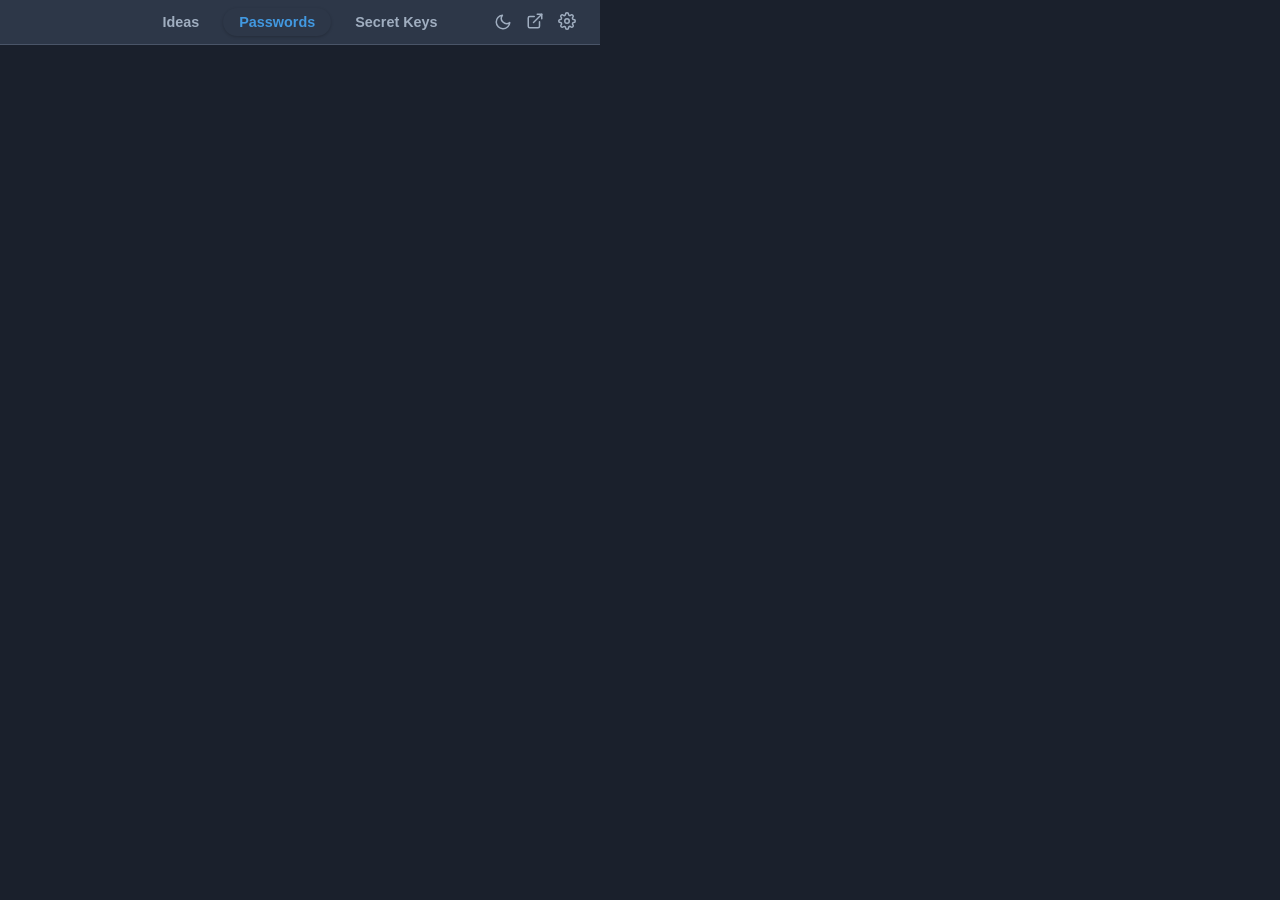
==== commit 8e176a8b: "Next" ====
--- a/popup.html
+++ b/popup.html
@@ -74,6 +74,7 @@
     <!-- Vendor Libraries -->
     <script src="vendor/quill.min.js"></script>
     <script src="vendor/jszip.min.js"></script>
+    <script src="vendor/supabase.min.js"></script>
 
     <!-- Core Shared Modules -->
     <script src="core/db.js"></script>
--- a/password-manager/password_manager.css
+++ b/password-manager/password_manager.css
@@ -1,1076 +1,1319 @@
-/* ============================================================
-   PASSWORD MANAGER VIEWS
-   ============================================================ */
-#passwords-app-view {
-    position: relative;
-    background-color: var(--bg-color);
-    overflow: hidden;
-}
-
-.pm-state-view {
-    width: 100%;
-    height: 100%;
-    display: flex;
-}
-
-.pm-state-view.hidden {
-    display: none !important;
-}
-
-/* --- LOCKED VIEW (Login Screen) --- */
-#pm-locked-view {
-    justify-content: center;
-    align-items: center;
-    background: linear-gradient(135deg, var(--bg-color) 0%, var(--sidebar-bg) 100%);
-}
-
-.pm-login-card {
-    background-color: var(--card-bg);
-    padding: 40px;
-    border-radius: 16px;
-    box-shadow: 0 10px 30px var(--shadow-color);
-    text-align: center;
-    width: 90%;
-    max-width: 360px;
-    border: 1px solid var(--border-color);
-}
-
-.pm-lock-icon {
-    color: var(--accent-color);
-    margin-bottom: 16px;
-}
-
-#pm-login-title {
-    font-family: var(--font-secondary);
-    font-size: 1.5rem;
-    color: var(--text-primary);
-    margin-bottom: 4px;
-}
-
-#pm-login-subtitle {
-    font-size: 0.9rem;
-    color: var(--text-secondary);
-    margin-bottom: 24px;
-}
-
-.pm-input-group {
-    position: relative;
-    margin-bottom: 16px;
-}
-
-#pm-master-password {
-    width: 100%;
-    padding: 12px 40px 12px 16px;
-    border: 2px solid var(--border-color);
-    border-radius: 8px;
-    font-size: 1rem;
-    background-color: var(--bg-color);
-    color: var(--text-primary);
-    transition: border-color 0.2s;
-}
-
-#pm-master-password:focus {
-    outline: none;
-    border-color: var(--accent-color);
-}
-
-.visibility-btn {
-    position: absolute;
-    right: 8px;
-    top: 50%;
-    transform: translateY(-50%);
-    padding: 4px;
-}
-
-.pm-primary-btn {
-    width: 100%;
-    padding: 12px;
-    border-radius: 8px;
-    border: none;
-    background-color: var(--accent-color);
-    color: white;
-    font-size: 1rem;
-    font-weight: 600;
-    cursor: pointer;
-    transition: background-color 0.2s, transform 0.1s;
-}
-
-.pm-primary-btn:hover {
-    background-color: var(--accent-hover);
-}
-
-.pm-primary-btn:active {
-    transform: scale(0.98);
-}
-
-.pm-warning-text {
-    margin-top: 16px;
-    font-size: 0.8rem;
-    color: var(--danger-color);
-}
-
-/* --- UNLOCKED VIEW (Vault shell) --- */
-#pm-sidebar {
-    width: 200px;
-    flex-shrink: 0;
-    background-color: var(--sidebar-bg);
-    padding: 16px;
-    display: flex;
-    flex-direction: column;
-    border-right: 1px solid var(--border-color);
-    overflow: hidden;
-}
-
-.pm-sidebar-header {
-    display: flex;
-    justify-content: space-between;
-    align-items: center;
-    margin-bottom: 16px;
-    padding: 0 8px;
-}
-
-.pm-sidebar-header h3 {
-    font-family: var(--font-secondary);
-    font-weight: 600;
-    color: var(--text-primary);
-}
-
-#pm-category-list,
-#pm-folder-list {
-    list-style: none;
-}
-
-#pm-category-list li,
-#pm-folder-list li {
-    padding: 8px;
-    border-radius: 8px;
-    cursor: pointer;
-    margin-bottom: 2px;
-    font-size: 0.85rem;
-    font-weight: 500;
-    color: var(--text-secondary);
-    display: flex;
-    align-items: center;
-    gap: 10px;
-    transition: background-color 0.2s, color 0.2s;
-    overflow: visible;
-}
-
-#pm-category-list li svg,
-#pm-folder-list li svg {
-    opacity: 0.7;
-    flex-shrink: 0;
-}
-
-#pm-category-list li:hover,
-#pm-folder-list li:hover {
-    background-color: var(--border-color);
-    color: var(--text-primary);
-}
-
-#pm-category-list li.active,
-#pm-folder-list li.active {
-    background-color: var(--accent-color);
-    color: white;
-}
-
-#pm-main-content {
-    flex: 1;
-    min-width: 0;
-    display: flex;
-    flex-direction: column;
-    padding: 16px 20px;
-    position: relative;
-    overflow: hidden;
-}
-
-
-#pm-top-bar {
-    display: flex;
-    justify-content: space-between;
-    align-items: center;
-    margin-bottom: 20px;
-    gap: 12px;
-}
-
-
-#pm-current-category-title {
-    font-family: var(--font-secondary);
-    font-size: 1.25rem;
-    font-weight: 600;
-    margin-bottom: 12px;
-}
-
-#pm-list-scroll-container {
-    flex-grow: 1;
-    overflow-y: auto;
-    overflow-x: hidden;
-    padding-bottom: 70px;
-    padding-right: 4px;
-    scrollbar-width: none; /* Firefox */
-    -ms-overflow-style: none; /* IE and Edge */
-}
-
-#pm-list-scroll-container::-webkit-scrollbar {
-    display: none; /* Chrome, Safari and Opera */
-}
-
-/* Re-use FAB styling from Notes app */
-#pm-add-entry-fab,
-#sk-add-entry-fab {
-    position: absolute;
-    bottom: 24px;
-    right: 24px;
-    width: 50px;
-    height: 50px;
-    border-radius: 50%;
-    background-color: var(--accent-color);
-    border: none;
-    cursor: pointer;
-    box-shadow: 0 4px 12px rgba(0, 0, 0, 0.25);
-    transition: all 0.2s;
-    display: flex;
-    align-items: center;
-    justify-content: center;
-    z-index: 100;
-}
-
-#pm-add-entry-fab:hover,
-#sk-add-entry-fab:hover {
-    background-color: var(--accent-hover);
-    transform: scale(1.05);
-}
-
-/* --- ENTRY CARDS --- */
-#pm-entries-list {
-    display: flex;
-    flex-direction: column;
-    gap: 8px;
-}
-
-.pm-entry-card {
-    background-color: var(--card-bg);
-    border: 1px solid var(--border-color);
-    border-radius: 12px;
-    padding: 12px 16px;
-    display: flex;
-    align-items: center;
-    gap: 16px;
-    cursor: pointer;
-    transition: transform 0.2s, box-shadow 0.2s, background-color 0.2s;
-    position: relative;
-    overflow: visible;
-}
-
-.pm-entry-card:hover {
-    transform: translateY(-2px);
-    box-shadow: 0 4px 12px var(--shadow-color);
-    background-color: var(--sidebar-bg);
-}
-
-.pm-entry-icon {
-    width: 32px;
-    height: 32px;
-    border-radius: 6px;
-    background-color: var(--sidebar-bg);
-    display: flex;
-    align-items: center;
-    justify-content: center;
-    font-size: 1.1rem;
-    font-weight: 600;
-    flex-shrink: 0;
-    overflow: hidden;
-}
-
-.pm-entry-icon img {
-    width: 100%;
-    height: 100%;
-    object-fit: cover;
-}
-
-.pm-entry-details {
-    flex-grow: 1;
-    overflow: hidden;
-}
-
-.pm-entry-title {
-    font-weight: 600;
-    font-size: 1rem;
-    color: var(--text-primary);
-    margin-bottom: 2px;
-    white-space: nowrap;
-    overflow: hidden;
-    text-overflow: ellipsis;
-}
-
-.pm-entry-username {
-    font-size: 0.85rem;
-    color: var(--text-secondary);
-    white-space: nowrap;
-    overflow: hidden;
-    text-overflow: ellipsis;
-}
-
-.pm-entry-actions {
-    display: flex;
-    gap: 4px;
-    opacity: 0;
-    transition: opacity 0.2s;
-    flex-shrink: 0;
-}
-
-.pm-entry-card:hover .pm-entry-actions {
-    opacity: 1;
-}
-
-/* --- SLIDE-OVER DETAIL PANEL --- */
-.pm-slide-panel {
-    position: absolute;
-    top: 0;
-    right: 0;
-    bottom: 0;
-    width: 100%;
-    max-width: 400px;
-    background-color: var(--card-bg);
-    border-left: 1px solid var(--border-color);
-    box-shadow: -4px 0 24px var(--shadow-color);
-    display: flex;
-    flex-direction: column;
-    z-index: 150;
-    transition: right 0.3s cubic-bezier(0.25, 0.46, 0.45, 0.94);
-}
-
-.pm-slide-panel.hidden {
-    display: flex !important;
-    right: -420px;
-    pointer-events: none;
-    visibility: hidden;
-}
-
-.pm-panel-header {
-    display: flex;
-    justify-content: space-between;
-    align-items: center;
-    padding: 16px 24px;
-    border-bottom: 1px solid var(--border-color);
-    background-color: var(--sidebar-bg);
-}
-
-.pm-panel-title {
-    font-family: var(--font-secondary);
-    font-size: 1.25rem;
-    font-weight: 600;
-}
-
-.pm-panel-actions {
-    display: flex;
-    align-items: center;
-    gap: 8px;
-}
-
-.pm-panel-content {
-    flex-grow: 1;
-    padding: 24px;
-    overflow-y: auto;
-    display: flex;
-    flex-direction: column;
-    gap: 20px;
-}
-
-.pm-field-group {
-    display: flex;
-    flex-direction: column;
-    gap: 6px;
-}
-
-.pm-field-group label {
-    font-size: 0.85rem;
-    font-weight: 600;
-    color: var(--text-secondary);
-    text-transform: uppercase;
-    letter-spacing: 0.5px;
-}
-
-.pm-input-with-action {
-    position: relative;
-    display: flex;
-    align-items: center;
-}
-
-.pm-input-with-action input,
-.pm-select {
-    margin-bottom: 0;
-    width: 100%;
-}
-
-.pm-input-with-action input {
-    padding-right: 80px;
-    /* Space for buttons */
-}
-
-.pm-input-with-action .icon-btn {
-    position: absolute;
-    right: 4px;
-    background-color: var(--bg-color);
-}
-
-.pm-input-with-action .icon-btn:nth-last-child(2):not(:first-child) {
-    right: 36px;
-}
-
-.pm-input-with-action .icon-btn:nth-last-child(3):not(:first-child) {
-    right: 68px;
-}
-
-.pm-input-with-action .text-btn {
-    font-size: 0.75rem;
-    font-weight: 600;
-    padding: 4px 8px;
-    border-radius: 6px;
-    width: auto;
-    color: var(--accent-color);
-}
-
-/* Password Strength Bar */
-.pm-password-strength-bar {
-    height: 4px;
-    background-color: var(--sidebar-bg);
-    border-radius: 2px;
-    margin-top: 4px;
-    overflow: hidden;
-}
-
-#pm-strength-fill {
-    height: 100%;
-    width: 0%;
-    background-color: var(--danger-color);
-    transition: width 0.3s, background-color 0.3s;
-}
-
-.strength-weak {
-    width: 33%;
-    background-color: var(--danger-color) !important;
-}
-
-.strength-fair {
-    width: 66%;
-    background-color: #f6e05e !important;
-}
-
-/* Yellow */
-.strength-strong {
-    width: 100%;
-    background-color: #48bb78 !important;
-}
-
-/* Green */
-
-/* --- GENERATOR MODAL --- */
-#pm-generator-modal {
-    max-width: 350px;
-}
-
-.pm-gen-display {
-    display: flex;
-    gap: 8px;
-    margin-bottom: 20px;
-    align-items: center;
-}
-
-#pm-gen-result {
-    margin-bottom: 0;
-    font-family: monospace;
-    font-size: 1.1rem;
-    letter-spacing: 1px;
-    text-align: center;
-}
-
-.pm-gen-controls {
-    background-color: var(--bg-color);
-    padding: 16px;
-    border-radius: 8px;
-    border: 1px solid var(--border-color);
-}
-
-.pm-gen-row {
-    margin-bottom: 16px;
-}
-
-.pm-gen-row label {
-    display: flex;
-    justify-content: space-between;
-    font-weight: 600;
-    margin-bottom: 8px;
-    font-size: 0.9rem;
-}
-
-.pm-gen-row input[type="range"] {
-    width: 100%;
-    accent-color: var(--accent-color);
-}
-
-.pm-gen-toggles {
-    display: grid;
-    grid-template-columns: 1fr 1fr;
-    gap: 12px;
-}
-
-.pm-toggle {
-    display: flex;
-    align-items: center;
-    gap: 8px;
-    font-size: 0.9rem;
-    cursor: pointer;
-}
-
-.pm-toggle input[type="checkbox"] {
-    accent-color: var(--accent-color);
-    width: 16px;
-    height: 16px;
-}
-
-/* --- DELETE CONFIRMATION DIALOG --- */
-.pm-confirm-dialog {
-    background-color: var(--card-bg);
-    border: 1px solid var(--border-color);
-    border-radius: 16px;
-    padding: 28px 28px 24px;
-    width: 300px;
-    text-align: center;
-    box-shadow: 0 20px 60px rgba(0, 0, 0, 0.4);
-    animation: confirm-pop 0.18s cubic-bezier(0.34, 1.56, 0.64, 1);
-}
-
-@keyframes confirm-pop {
-    from {
-        transform: scale(0.85);
-        opacity: 0;
-    }
-
-    to {
-        transform: scale(1);
-        opacity: 1;
-    }
-}
-
-.pm-confirm-icon {
-    width: 56px;
-    height: 56px;
-    border-radius: 50%;
-    background-color: rgba(229, 62, 62, 0.12);
-    color: var(--danger-color);
-    display: flex;
-    align-items: center;
-    justify-content: center;
-    margin: 0 auto 16px;
-}
-
-.pm-confirm-title {
-    font-family: var(--font-secondary);
-    font-size: 1.15rem;
-    font-weight: 700;
-    color: var(--text-primary);
-    margin-bottom: 8px;
-}
-
-.pm-confirm-body {
-    font-size: 0.875rem;
-    color: var(--text-secondary);
-    line-height: 1.5;
-    margin-bottom: 24px;
-}
-
-.pm-confirm-body strong {
-    color: var(--text-primary);
-    font-weight: 600;
-}
-
-.pm-confirm-actions {
-    display: flex;
-    gap: 10px;
-}
-
-.pm-confirm-btn {
-    flex: 1;
-    padding: 9px 16px;
-    border-radius: 8px;
-    font-size: 0.9rem;
-    font-weight: 600;
-    cursor: pointer;
-    border: none;
-    transition: background-color 0.15s, transform 0.1s;
-}
-
-.pm-confirm-btn:active {
-    transform: scale(0.97);
-}
-
-.pm-confirm-btn--cancel {
-    background-color: var(--sidebar-bg);
-    color: var(--text-primary);
-    border: 1px solid var(--border-color);
-}
-
-.pm-confirm-btn--cancel:hover {
-    background-color: var(--border-color);
-}
-
-.pm-confirm-btn--danger {
-    background-color: var(--danger-color);
-    color: white;
-}
-
-.pm-confirm-btn--danger:hover {
-    background-color: #c53030;
-}
-
-.pm-confirm-btn--primary {
-    background-color: var(--accent-color);
-    color: white;
-}
-
-.pm-confirm-btn--primary:hover {
-    background-color: var(--accent-hover);
-}
-
-.pm-confirm-icon--primary {
-    background-color: rgba(66, 153, 225, 0.12);
-    color: var(--accent-color);
-}
-
-.pm-confirm-input {
-    width: 100%;
-    padding: 10px 14px;
-    border: 2px solid var(--border-color);
-    border-radius: 8px;
-    background-color: var(--bg-color);
-    color: var(--text-primary);
-    font-family: var(--font-primary);
-    font-size: 0.95rem;
-    margin-bottom: 20px;
-    transition: border-color 0.2s;
-}
-
-.pm-confirm-input:focus {
-    outline: none;
-    border-color: var(--accent-color);
-    box-shadow: 0 0 0 3px rgba(66, 153, 225, 0.15);
-}
-
-/* ============================================================
-   SETTINGS VIEW - NESTED LAYOUT
-   ============================================================ */
-
-#pm-settings-view {
-    position: relative;
-    overflow-x: hidden;
-    padding: 0;
-    flex: 1;
-    height: 100%;
-    width: 100%;
-}
-
-.settings-pane {
-    position: absolute;
-    top: 0;
-    left: 0;
-    width: 100%;
-    height: 100%;
-    padding: 20px;
-    box-sizing: border-box;
-    overflow-y: auto;
-    background: var(--bg-color);
-    transition: transform 0.25s cubic-bezier(0.16, 1, 0.3, 1), opacity 0.25s ease;
-}
-
-.settings-pane.hidden {
-    display: block !important;
-    /* Override standard hidden to allow animation */
-    pointer-events: none;
-    opacity: 0;
-    transform: translateX(20px);
-}
-
-.settings-pane.active {
-    opacity: 1;
-    transform: translateX(0);
-    pointer-events: auto;
-    z-index: 2;
-}
-
-/* Premium Promo */
-.settings-premium-promo {
-    background: linear-gradient(135deg, rgba(59, 130, 246, 0.1), rgba(30, 64, 175, 0.2));
-    border: 1px solid rgba(59, 130, 246, 0.3);
-    border-radius: 12px;
-    padding: 16px;
-    margin-bottom: 24px;
-}
-
-.settings-premium-promo .promo-text {
-    color: #e2e8f0;
-    font-size: 0.9rem;
-    line-height: 1.4;
-}
-
-/* Main Menu Navigation */
-.settings-nav-list {
-    display: flex;
-    flex-direction: column;
-    gap: 8px;
-}
-
-.settings-nav-item {
-    display: flex;
-    align-items: center;
-    padding: 14px 16px;
-    background-color: var(--card-bg);
-    border: 1px solid var(--border-color);
-    border-radius: 10px;
-    cursor: pointer;
-    transition: all 0.15s ease;
-}
-
-.settings-nav-item:hover {
-    background-color: rgba(255, 255, 255, 0.05);
-    border-color: rgba(255, 255, 255, 0.15);
-}
-
-.settings-nav-icon {
-    width: 18px;
-    height: 18px;
-    color: var(--text-secondary);
-    margin-right: 14px;
-    flex-shrink: 0;
-}
-
-.settings-nav-label {
-    flex: 1;
-    font-size: 0.95rem;
-    font-weight: 500;
-    color: var(--text-primary);
-}
-
-.settings-nav-chevron {
-    width: 16px;
-    height: 16px;
-    color: var(--text-secondary);
-    opacity: 0.7;
-}
-
-/* Sub-pane Header */
-.settings-sub-header {
-    display: flex;
-    align-items: center;
-    margin-bottom: 20px;
-    padding-bottom: 12px;
-    border-bottom: 1px solid var(--border-color);
-}
-
-.settings-back-btn {
-    background: none;
-    border: none;
-    color: var(--text-secondary);
-    padding: 6px;
-    margin-right: 8px;
-    margin-left: -6px;
-    cursor: pointer;
-    border-radius: 6px;
-    display: flex;
-    align-items: center;
-    justify-content: center;
-    transition: all 0.15s ease;
-    width: 32px;
-    height: 32px;
-}
-
-.settings-back-btn svg {
-    width: 20px;
-    height: 20px;
-}
-
-.settings-back-btn:hover {
-    background-color: rgba(255, 255, 255, 0.08);
-    color: var(--text-primary);
-}
-
-.settings-sub-title {
-    font-size: 1.15rem;
-    font-weight: 600;
-    color: var(--text-primary);
-    margin: 0;
-}
-
-/* Sub-pane Content */
-.settings-group-title {
-    font-size: 0.85rem;
-    font-weight: 600;
-    color: var(--text-secondary);
-    text-transform: uppercase;
-    letter-spacing: 0.5px;
-    margin: 0 0 8px 4px;
-}
-
-.settings-card {
-    background-color: var(--card-bg);
-    border: 1px solid var(--border-color);
-    border-radius: 10px;
-    margin-bottom: 24px;
-    overflow: hidden;
-}
-
-.settings-control-row {
-    display: flex;
-    justify-content: space-between;
-    align-items: center;
-    padding: 14px 16px;
-    border-bottom: 1px solid var(--border-color);
-}
-
-.settings-control-row:last-child {
-    border-bottom: none;
-}
-
-/* Checkbox Row inside Card */
-.settings-checkbox-row {
-    display: flex;
-    align-items: center;
-    padding: 14px 16px;
-    border-bottom: 1px solid var(--border-color);
-    cursor: pointer;
-    transition: background-color 0.15s;
-}
-
-.settings-checkbox-row:last-child {
-    border-bottom: none;
-}
-
-.settings-checkbox-row:hover {
-    background-color: rgba(255, 255, 255, 0.02);
-}
-
-.settings-checkbox-row input[type="checkbox"] {
-    display: none;
-}
-
-.settings-checkbox-custom {
-    width: 20px;
-    height: 20px;
-    border-radius: 4px;
-    border: 2px solid var(--text-secondary);
-    margin-right: 14px;
-    display: flex;
-    align-items: center;
-    justify-content: center;
-    transition: all 0.15s;
-    background: transparent;
-    flex-shrink: 0;
-}
-
-.settings-checkbox-custom svg {
-    width: 14px;
-    height: 14px;
-    color: white;
-    opacity: 0;
-    transform: scale(0.5);
-    transition: all 0.15s cubic-bezier(0.175, 0.885, 0.32, 1.275);
-}
-
-.settings-checkbox-row input[type="checkbox"]:checked+.settings-checkbox-custom {
-    background-color: var(--accent-color);
-    border-color: var(--accent-color);
-}
-
-.settings-checkbox-row input[type="checkbox"]:checked+.settings-checkbox-custom svg {
-    opacity: 1;
-    transform: scale(1);
-}
-
-/* Common Text Elements */
-.settings-info {
-    flex: 1;
-    padding-right: 16px;
-}
-
-.settings-label {
-    font-weight: 500;
-    font-size: 0.95rem;
-    color: var(--text-primary);
-}
-
-.settings-desc {
-    font-size: 0.8rem;
-    color: var(--text-secondary);
-    line-height: 1.4;
-    margin-top: 4px;
-}
-
-/* Form Controls */
-.settings-select {
-    background-color: var(--sidebar-bg);
-    /* slightly darker than card */
-    border: 1px solid var(--border-color);
-    color: var(--text-primary);
-    padding: 8px 30px 8px 12px;
-    border-radius: 6px;
-    font-size: 0.9rem;
-    cursor: pointer;
-    min-width: 140px;
-    appearance: none;
-    background-image: url("data:image/svg+xml,%3Csvg xmlns='http://www.w3.org/2000/svg' width='16' height='16' viewBox='0 0 24 24' fill='none' stroke='%2394a3b8' stroke-width='2' stroke-linecap='round' stroke-linejoin='round'%3E%3Cpolyline points='6 9 12 15 18 9'%3E%3C/polyline%3E%3C/svg%3E");
-    background-repeat: no-repeat;
-    background-position: right 10px center;
-    transition: border-color 0.15s;
-}
-
-.settings-select:focus {
-    outline: none;
-    border-color: var(--accent-color);
-}
-
-.settings-select:disabled {
-    opacity: 0.6;
-    cursor: not-allowed;
-}
-
-.settings-number-input {
-    background-color: var(--sidebar-bg);
-    border: 1px solid var(--border-color);
-    color: var(--text-primary);
-    padding: 8px 12px;
-    border-radius: 6px;
-    font-size: 0.9rem;
-    width: 70px;
-    text-align: center;
-    transition: border-color 0.15s;
-}
-
-.settings-number-input:focus {
-    outline: none;
-    border-color: var(--accent-color);
-}
-
-.settings-checkbox-group {
-    display: flex;
-    gap: 16px;
-    align-items: center;
-}
-
-.settings-checkbox-group label {
-    display: flex;
-    align-items: center;
-    gap: 6px;
-    font-size: 0.9rem;
-    color: var(--text-primary);
-    cursor: pointer;
-}
-
-.settings-checkbox-group input[type="checkbox"] {
-    accent-color: var(--accent-color);
-    width: 16px;
-    height: 16px;
-    cursor: pointer;
-}
-
-/* Used if toggle switch is still needed anywhere */
-.toggle-switch {
-    position: relative;
-    display: inline-block;
-    width: 40px;
-    height: 22px;
-    flex-shrink: 0;
-}
-
-.toggle-switch input {
-    opacity: 0;
-    width: 0;
-    height: 0;
-}
-
-.slider {
-    position: absolute;
-    cursor: pointer;
-    top: 0;
-    left: 0;
-    right: 0;
-    bottom: 0;
-    background-color: var(--sidebar-bg);
-    border: 1px solid var(--border-color);
-    transition: .3s;
-}
-
-.slider:before {
-    position: absolute;
-    content: "";
-    height: 14px;
-    width: 14px;
-    left: 3px;
-    bottom: 3px;
-    background-color: var(--text-secondary);
-    transition: .3s;
-}
-
-input:checked+.slider {
-    background-color: var(--accent-color);
-    border-color: var(--accent-color);
-}
-
-input:focus+.slider {
-    box-shadow: 0 0 1px var(--accent-color);
-}
-
-input:checked+.slider:before {
-    transform: translateX(18px);
-    background-color: white;
-}
-
-.slider.round {
-    border-radius: 24px;
-}
-
-.slider.round:before {
-    border-radius: 50%;
-}
-
-/* Extracted from inline styles */
-.mt-20 {
-    margin-top: 20px;
-}
-
-#pm-folder-list {
-    flex-grow: 1;
-    overflow-y: auto;
-    padding-right: 4px;
-    scrollbar-gutter: stable;
-}
-
-#pm-save-entry-btn {
-    padding: 6px 16px;
-    width: auto;
-}
-
-.pm-folder-name-text {
-    flex-grow: 1;
-}
-
-.pm-folder-actions-row {
-    display: flex;
-    align-items: center;
-}
-
-.pm-edit-folder-btn {
-    padding: 2px;
-    margin-right: 4px;
-}
-
-.pm-del-folder-btn {
-    padding: 2px;
-}
-
-.pm-fallback-icon {
-    color: var(--accent-color);
-}
-
-.pm-delete-entry-btn-icon {
-    color: var(--danger-color);
-}+/* ============================================================
+   PASSWORD MANAGER VIEWS
+   ============================================================ */
+#passwords-app-view {
+    position: relative;
+    background-color: var(--bg-color);
+    overflow: hidden;
+}
+
+.pm-state-view {
+    width: 100%;
+    height: 100%;
+    display: flex;
+}
+
+.pm-state-view.hidden {
+    display: none !important;
+}
+
+/* --- LOCKED VIEW (Login Screen) --- */
+#pm-locked-view {
+    justify-content: center;
+    align-items: center;
+    background: linear-gradient(135deg, var(--bg-color) 0%, var(--sidebar-bg) 100%);
+}
+
+.pm-login-card {
+    background-color: var(--card-bg);
+    padding: 40px;
+    border-radius: 16px;
+    box-shadow: 0 10px 30px var(--shadow-color);
+    text-align: center;
+    width: 90%;
+    max-width: 360px;
+    border: 1px solid var(--border-color);
+}
+
+.pm-lock-icon {
+    color: var(--accent-color);
+    margin-bottom: 16px;
+}
+
+#pm-login-title {
+    font-family: var(--font-secondary);
+    font-size: 1.5rem;
+    color: var(--text-primary);
+    margin-bottom: 4px;
+}
+
+#pm-login-subtitle {
+    font-size: 0.9rem;
+    color: var(--text-secondary);
+    margin-bottom: 24px;
+}
+
+.pm-input-group {
+    position: relative;
+    margin-bottom: 16px;
+}
+
+#pm-master-password {
+    width: 100%;
+    padding: 12px 40px 12px 16px;
+    border: 2px solid var(--border-color);
+    border-radius: 8px;
+    font-size: 1rem;
+    background-color: var(--bg-color);
+    color: var(--text-primary);
+    transition: border-color 0.2s;
+}
+
+#pm-master-password:focus {
+    outline: none;
+    border-color: var(--accent-color);
+}
+
+.visibility-btn {
+    position: absolute;
+    right: 8px;
+    top: 50%;
+    transform: translateY(-50%);
+    padding: 4px;
+}
+
+.pm-primary-btn {
+    width: 100%;
+    padding: 12px;
+    border-radius: 8px;
+    border: none;
+    background-color: var(--accent-color);
+    color: white;
+    font-size: 1rem;
+    font-weight: 600;
+    cursor: pointer;
+    transition: background-color 0.2s, transform 0.1s;
+}
+
+.pm-primary-btn:hover {
+    background-color: var(--accent-hover);
+}
+
+.pm-primary-btn:active {
+    transform: scale(0.98);
+}
+
+.pm-warning-text {
+    margin-top: 16px;
+    font-size: 0.8rem;
+    color: var(--danger-color);
+}
+
+/* --- UNLOCKED VIEW (Vault shell) --- */
+#pm-sidebar {
+    width: 200px;
+    flex-shrink: 0;
+    background-color: var(--sidebar-bg);
+    padding: 16px;
+    display: flex;
+    flex-direction: column;
+    border-right: 1px solid var(--border-color);
+    overflow: hidden;
+}
+
+.pm-sidebar-header {
+    display: flex;
+    justify-content: space-between;
+    align-items: center;
+    margin-bottom: 16px;
+    padding: 0 8px;
+}
+
+.pm-sidebar-header h3 {
+    font-family: var(--font-secondary);
+    font-weight: 600;
+    color: var(--text-primary);
+}
+
+#pm-category-list,
+#pm-folder-list {
+    list-style: none;
+}
+
+#pm-category-list li,
+#pm-folder-list li {
+    padding: 8px;
+    border-radius: 8px;
+    cursor: pointer;
+    margin-bottom: 2px;
+    font-size: 0.85rem;
+    font-weight: 500;
+    color: var(--text-secondary);
+    display: flex;
+    align-items: center;
+    gap: 10px;
+    transition: background-color 0.2s, color 0.2s;
+    overflow: visible;
+}
+
+#pm-category-list li svg,
+#pm-folder-list li svg {
+    opacity: 0.7;
+    flex-shrink: 0;
+}
+
+#pm-category-list li:hover,
+#pm-folder-list li:hover {
+    background-color: var(--border-color);
+    color: var(--text-primary);
+}
+
+#pm-category-list li.active,
+#pm-folder-list li.active {
+    background-color: var(--accent-color);
+    color: white;
+}
+
+#pm-main-content {
+    flex: 1;
+    min-width: 0;
+    display: flex;
+    flex-direction: column;
+    padding: 16px 20px;
+    position: relative;
+    overflow: hidden;
+}
+
+
+#pm-top-bar {
+    display: flex;
+    justify-content: space-between;
+    align-items: center;
+    margin-bottom: 20px;
+    gap: 12px;
+}
+
+
+#pm-current-category-title {
+    font-family: var(--font-secondary);
+    font-size: 1.25rem;
+    font-weight: 600;
+    margin-bottom: 12px;
+}
+
+#pm-list-scroll-container {
+    flex-grow: 1;
+    overflow-y: auto;
+    overflow-x: hidden;
+    padding-bottom: 70px;
+    padding-right: 4px;
+    scrollbar-width: none; /* Firefox */
+    -ms-overflow-style: none; /* IE and Edge */
+}
+
+#pm-list-scroll-container::-webkit-scrollbar {
+    display: none; /* Chrome, Safari and Opera */
+}
+
+/* Re-use FAB styling from Notes app */
+#pm-add-entry-fab,
+#sk-add-entry-fab {
+    position: absolute;
+    bottom: 24px;
+    right: 24px;
+    width: 50px;
+    height: 50px;
+    border-radius: 50%;
+    background-color: var(--accent-color);
+    border: none;
+    cursor: pointer;
+    box-shadow: 0 4px 12px rgba(0, 0, 0, 0.25);
+    transition: all 0.2s;
+    display: flex;
+    align-items: center;
+    justify-content: center;
+    z-index: 100;
+}
+
+#pm-add-entry-fab:hover,
+#sk-add-entry-fab:hover {
+    background-color: var(--accent-hover);
+    transform: scale(1.05);
+}
+
+/* --- ENTRY CARDS --- */
+#pm-entries-list {
+    display: flex;
+    flex-direction: column;
+    gap: 8px;
+}
+
+.pm-entry-card {
+    background-color: var(--card-bg);
+    border: 1px solid var(--border-color);
+    border-radius: 12px;
+    padding: 12px 16px;
+    display: flex;
+    align-items: center;
+    gap: 16px;
+    cursor: pointer;
+    transition: transform 0.2s, box-shadow 0.2s, background-color 0.2s;
+    position: relative;
+    overflow: visible;
+}
+
+.pm-entry-card:hover {
+    transform: translateY(-2px);
+    box-shadow: 0 4px 12px var(--shadow-color);
+    background-color: var(--sidebar-bg);
+}
+
+.pm-entry-icon {
+    width: 32px;
+    height: 32px;
+    border-radius: 6px;
+    background-color: var(--sidebar-bg);
+    display: flex;
+    align-items: center;
+    justify-content: center;
+    font-size: 1.1rem;
+    font-weight: 600;
+    flex-shrink: 0;
+    overflow: hidden;
+}
+
+.pm-entry-icon img {
+    width: 100%;
+    height: 100%;
+    object-fit: cover;
+}
+
+.pm-entry-details {
+    flex-grow: 1;
+    overflow: hidden;
+}
+
+.pm-entry-title {
+    font-weight: 600;
+    font-size: 1rem;
+    color: var(--text-primary);
+    margin-bottom: 2px;
+    white-space: nowrap;
+    overflow: hidden;
+    text-overflow: ellipsis;
+}
+
+.pm-entry-username {
+    font-size: 0.85rem;
+    color: var(--text-secondary);
+    white-space: nowrap;
+    overflow: hidden;
+    text-overflow: ellipsis;
+}
+
+.pm-entry-actions {
+    display: flex;
+    gap: 4px;
+    opacity: 0;
+    transition: opacity 0.2s;
+    flex-shrink: 0;
+}
+
+.pm-entry-card:hover .pm-entry-actions {
+    opacity: 1;
+}
+
+/* --- SLIDE-OVER DETAIL PANEL --- */
+.pm-slide-panel {
+    position: absolute;
+    top: 0;
+    right: 0;
+    bottom: 0;
+    width: 100%;
+    max-width: 400px;
+    background-color: var(--card-bg);
+    border-left: 1px solid var(--border-color);
+    box-shadow: -4px 0 24px var(--shadow-color);
+    display: flex;
+    flex-direction: column;
+    z-index: 150;
+    transition: right 0.3s cubic-bezier(0.25, 0.46, 0.45, 0.94);
+}
+
+.pm-slide-panel.hidden {
+    display: flex !important;
+    right: -420px;
+    pointer-events: none;
+    visibility: hidden;
+}
+
+.pm-panel-header {
+    display: flex;
+    justify-content: space-between;
+    align-items: center;
+    padding: 16px 24px;
+    border-bottom: 1px solid var(--border-color);
+    background-color: var(--sidebar-bg);
+}
+
+.pm-panel-title {
+    font-family: var(--font-secondary);
+    font-size: 1.25rem;
+    font-weight: 600;
+}
+
+.pm-panel-actions {
+    display: flex;
+    align-items: center;
+    gap: 8px;
+}
+
+.pm-panel-content {
+    flex-grow: 1;
+    padding: 24px;
+    overflow-y: auto;
+    display: flex;
+    flex-direction: column;
+    gap: 20px;
+}
+
+.pm-field-group {
+    display: flex;
+    flex-direction: column;
+    gap: 6px;
+}
+
+.pm-field-group label {
+    font-size: 0.85rem;
+    font-weight: 600;
+    color: var(--text-secondary);
+    text-transform: uppercase;
+    letter-spacing: 0.5px;
+}
+
+.pm-input-with-action {
+    position: relative;
+    display: flex;
+    align-items: center;
+}
+
+.pm-input-with-action input,
+.pm-select {
+    margin-bottom: 0;
+    width: 100%;
+}
+
+.pm-input-with-action input {
+    padding-right: 80px;
+    /* Space for buttons */
+}
+
+.pm-input-with-action .icon-btn {
+    position: absolute;
+    right: 4px;
+    background-color: var(--bg-color);
+}
+
+.pm-input-with-action .icon-btn:nth-last-child(2):not(:first-child) {
+    right: 36px;
+}
+
+.pm-input-with-action .icon-btn:nth-last-child(3):not(:first-child) {
+    right: 68px;
+}
+
+.pm-input-with-action .text-btn {
+    font-size: 0.75rem;
+    font-weight: 600;
+    padding: 4px 8px;
+    border-radius: 6px;
+    width: auto;
+    color: var(--accent-color);
+}
+
+/* Password Strength Bar */
+.pm-password-strength-bar {
+    height: 4px;
+    background-color: var(--sidebar-bg);
+    border-radius: 2px;
+    margin-top: 4px;
+    overflow: hidden;
+}
+
+#pm-strength-fill {
+    height: 100%;
+    width: 0%;
+    background-color: var(--danger-color);
+    transition: width 0.3s, background-color 0.3s;
+}
+
+.strength-weak {
+    width: 33%;
+    background-color: var(--danger-color) !important;
+}
+
+.strength-fair {
+    width: 66%;
+    background-color: #f6e05e !important;
+}
+
+/* Yellow */
+.strength-strong {
+    width: 100%;
+    background-color: #48bb78 !important;
+}
+
+/* Green */
+
+/* --- GENERATOR MODAL --- */
+#pm-generator-modal {
+    max-width: 350px;
+}
+
+.pm-gen-display {
+    display: flex;
+    gap: 8px;
+    margin-bottom: 20px;
+    align-items: center;
+}
+
+#pm-gen-result {
+    margin-bottom: 0;
+    font-family: monospace;
+    font-size: 1.1rem;
+    letter-spacing: 1px;
+    text-align: center;
+}
+
+.pm-gen-controls {
+    background-color: var(--bg-color);
+    padding: 16px;
+    border-radius: 8px;
+    border: 1px solid var(--border-color);
+}
+
+.pm-gen-row {
+    margin-bottom: 16px;
+}
+
+.pm-gen-row label {
+    display: flex;
+    justify-content: space-between;
+    font-weight: 600;
+    margin-bottom: 8px;
+    font-size: 0.9rem;
+}
+
+.pm-gen-row input[type="range"] {
+    width: 100%;
+    accent-color: var(--accent-color);
+}
+
+.pm-gen-toggles {
+    display: grid;
+    grid-template-columns: 1fr 1fr;
+    gap: 12px;
+}
+
+.pm-toggle {
+    display: flex;
+    align-items: center;
+    gap: 8px;
+    font-size: 0.9rem;
+    cursor: pointer;
+}
+
+.pm-toggle input[type="checkbox"] {
+    accent-color: var(--accent-color);
+    width: 16px;
+    height: 16px;
+}
+
+/* --- DELETE CONFIRMATION DIALOG --- */
+.pm-confirm-dialog {
+    background-color: var(--card-bg);
+    border: 1px solid var(--border-color);
+    border-radius: 16px;
+    padding: 28px 28px 24px;
+    width: 300px;
+    text-align: center;
+    box-shadow: 0 20px 60px rgba(0, 0, 0, 0.4);
+    animation: confirm-pop 0.18s cubic-bezier(0.34, 1.56, 0.64, 1);
+}
+
+@keyframes confirm-pop {
+    from {
+        transform: scale(0.85);
+        opacity: 0;
+    }
+
+    to {
+        transform: scale(1);
+        opacity: 1;
+    }
+}
+
+.pm-confirm-icon {
+    width: 56px;
+    height: 56px;
+    border-radius: 50%;
+    background-color: rgba(229, 62, 62, 0.12);
+    color: var(--danger-color);
+    display: flex;
+    align-items: center;
+    justify-content: center;
+    margin: 0 auto 16px;
+}
+
+.pm-confirm-title {
+    font-family: var(--font-secondary);
+    font-size: 1.15rem;
+    font-weight: 700;
+    color: var(--text-primary);
+    margin-bottom: 8px;
+}
+
+.pm-confirm-body {
+    font-size: 0.875rem;
+    color: var(--text-secondary);
+    line-height: 1.5;
+    margin-bottom: 24px;
+}
+
+.pm-confirm-body strong {
+    color: var(--text-primary);
+    font-weight: 600;
+}
+
+.pm-confirm-actions {
+    display: flex;
+    gap: 10px;
+}
+
+.pm-confirm-btn {
+    flex: 1;
+    padding: 9px 16px;
+    border-radius: 8px;
+    font-size: 0.9rem;
+    font-weight: 600;
+    cursor: pointer;
+    border: none;
+    transition: background-color 0.15s, transform 0.1s;
+}
+
+.pm-confirm-btn:active {
+    transform: scale(0.97);
+}
+
+.pm-confirm-btn--cancel {
+    background-color: var(--sidebar-bg);
+    color: var(--text-primary);
+    border: 1px solid var(--border-color);
+}
+
+.pm-confirm-btn--cancel:hover {
+    background-color: var(--border-color);
+}
+
+.pm-confirm-btn--danger {
+    background-color: var(--danger-color);
+    color: white;
+}
+
+.pm-confirm-btn--danger:hover {
+    background-color: #c53030;
+}
+
+.pm-confirm-btn--primary {
+    background-color: var(--accent-color);
+    color: white;
+}
+
+.pm-confirm-btn--primary:hover {
+    background-color: var(--accent-hover);
+}
+
+.pm-confirm-icon--primary {
+    background-color: rgba(66, 153, 225, 0.12);
+    color: var(--accent-color);
+}
+
+.pm-confirm-input {
+    width: 100%;
+    padding: 10px 14px;
+    border: 2px solid var(--border-color);
+    border-radius: 8px;
+    background-color: var(--bg-color);
+    color: var(--text-primary);
+    font-family: var(--font-primary);
+    font-size: 0.95rem;
+    margin-bottom: 20px;
+    transition: border-color 0.2s;
+}
+
+.pm-confirm-input:focus {
+    outline: none;
+    border-color: var(--accent-color);
+    box-shadow: 0 0 0 3px rgba(66, 153, 225, 0.15);
+}
+
+/* ============================================================
+   SETTINGS VIEW - NESTED LAYOUT
+   ============================================================ */
+
+#pm-settings-view {
+    position: relative;
+    overflow-x: hidden;
+    padding: 0;
+    flex: 1;
+    height: 100%;
+    width: 100%;
+}
+
+.settings-pane {
+    position: absolute;
+    top: 0;
+    left: 0;
+    width: 100%;
+    height: 100%;
+    padding: 20px;
+    box-sizing: border-box;
+    overflow-y: auto;
+    background: var(--bg-color);
+    transition: transform 0.25s cubic-bezier(0.16, 1, 0.3, 1), opacity 0.25s ease;
+}
+
+.settings-pane.hidden {
+    display: block !important;
+    /* Override standard hidden to allow animation */
+    pointer-events: none;
+    opacity: 0;
+    transform: translateX(20px);
+}
+
+.settings-pane.active {
+    opacity: 1;
+    transform: translateX(0);
+    pointer-events: auto;
+    z-index: 2;
+}
+
+/* Premium Promo */
+.settings-premium-promo {
+    background: linear-gradient(135deg, rgba(59, 130, 246, 0.1), rgba(30, 64, 175, 0.2));
+    border: 1px solid rgba(59, 130, 246, 0.3);
+    border-radius: 12px;
+    padding: 16px;
+    margin-bottom: 24px;
+}
+
+.settings-premium-promo .promo-text {
+    color: #e2e8f0;
+    font-size: 0.9rem;
+    line-height: 1.4;
+}
+
+/* Main Menu Navigation */
+.settings-nav-list {
+    display: flex;
+    flex-direction: column;
+    gap: 8px;
+}
+
+.settings-nav-item {
+    display: flex;
+    align-items: center;
+    padding: 14px 16px;
+    background-color: var(--card-bg);
+    border: 1px solid var(--border-color);
+    border-radius: 10px;
+    cursor: pointer;
+    transition: all 0.15s ease;
+}
+
+.settings-nav-item:hover {
+    background-color: rgba(255, 255, 255, 0.05);
+    border-color: rgba(255, 255, 255, 0.15);
+}
+
+.settings-nav-icon {
+    width: 18px;
+    height: 18px;
+    color: var(--text-secondary);
+    margin-right: 14px;
+    flex-shrink: 0;
+}
+
+.settings-nav-label {
+    flex: 1;
+    font-size: 0.95rem;
+    font-weight: 500;
+    color: var(--text-primary);
+}
+
+.settings-nav-chevron {
+    width: 16px;
+    height: 16px;
+    color: var(--text-secondary);
+    opacity: 0.7;
+}
+
+/* Sub-pane Header */
+.settings-sub-header {
+    display: flex;
+    align-items: center;
+    margin-bottom: 20px;
+    padding-bottom: 12px;
+    border-bottom: 1px solid var(--border-color);
+}
+
+.settings-back-btn {
+    background: none;
+    border: none;
+    color: var(--text-secondary);
+    padding: 6px;
+    margin-right: 8px;
+    margin-left: -6px;
+    cursor: pointer;
+    border-radius: 6px;
+    display: flex;
+    align-items: center;
+    justify-content: center;
+    transition: all 0.15s ease;
+    width: 32px;
+    height: 32px;
+}
+
+.settings-back-btn svg {
+    width: 20px;
+    height: 20px;
+}
+
+.settings-back-btn:hover {
+    background-color: rgba(255, 255, 255, 0.08);
+    color: var(--text-primary);
+}
+
+.settings-sub-title {
+    font-size: 1.15rem;
+    font-weight: 600;
+    color: var(--text-primary);
+    margin: 0;
+}
+
+/* Sub-pane Content */
+.settings-group-title {
+    font-size: 0.85rem;
+    font-weight: 600;
+    color: var(--text-secondary);
+    text-transform: uppercase;
+    letter-spacing: 0.5px;
+    margin: 0 0 8px 4px;
+}
+
+.settings-card {
+    background-color: var(--card-bg);
+    border: 1px solid var(--border-color);
+    border-radius: 10px;
+    margin-bottom: 24px;
+    overflow: hidden;
+}
+
+.settings-control-row {
+    display: flex;
+    justify-content: space-between;
+    align-items: center;
+    padding: 14px 16px;
+    border-bottom: 1px solid var(--border-color);
+}
+
+.settings-control-row:last-child {
+    border-bottom: none;
+}
+
+/* Checkbox Row inside Card */
+.settings-checkbox-row {
+    display: flex;
+    align-items: center;
+    padding: 14px 16px;
+    border-bottom: 1px solid var(--border-color);
+    cursor: pointer;
+    transition: background-color 0.15s;
+}
+
+.settings-checkbox-row:last-child {
+    border-bottom: none;
+}
+
+.settings-checkbox-row:hover {
+    background-color: rgba(255, 255, 255, 0.02);
+}
+
+.settings-checkbox-row input[type="checkbox"] {
+    display: none;
+}
+
+.settings-checkbox-custom {
+    width: 20px;
+    height: 20px;
+    border-radius: 4px;
+    border: 2px solid var(--text-secondary);
+    margin-right: 14px;
+    display: flex;
+    align-items: center;
+    justify-content: center;
+    transition: all 0.15s;
+    background: transparent;
+    flex-shrink: 0;
+}
+
+.settings-checkbox-custom svg {
+    width: 14px;
+    height: 14px;
+    color: white;
+    opacity: 0;
+    transform: scale(0.5);
+    transition: all 0.15s cubic-bezier(0.175, 0.885, 0.32, 1.275);
+}
+
+.settings-checkbox-row input[type="checkbox"]:checked+.settings-checkbox-custom {
+    background-color: var(--accent-color);
+    border-color: var(--accent-color);
+}
+
+.settings-checkbox-row input[type="checkbox"]:checked+.settings-checkbox-custom svg {
+    opacity: 1;
+    transform: scale(1);
+}
+
+/* Common Text Elements */
+.settings-info {
+    flex: 1;
+    padding-right: 16px;
+}
+
+.settings-label {
+    font-weight: 500;
+    font-size: 0.95rem;
+    color: var(--text-primary);
+}
+
+.settings-desc {
+    font-size: 0.8rem;
+    color: var(--text-secondary);
+    line-height: 1.4;
+    margin-top: 4px;
+}
+
+/* Form Controls */
+.settings-select {
+    background-color: var(--sidebar-bg);
+    /* slightly darker than card */
+    border: 1px solid var(--border-color);
+    color: var(--text-primary);
+    padding: 8px 30px 8px 12px;
+    border-radius: 6px;
+    font-size: 0.9rem;
+    cursor: pointer;
+    min-width: 140px;
+    appearance: none;
+    background-image: url("data:image/svg+xml,%3Csvg xmlns='http://www.w3.org/2000/svg' width='16' height='16' viewBox='0 0 24 24' fill='none' stroke='%2394a3b8' stroke-width='2' stroke-linecap='round' stroke-linejoin='round'%3E%3Cpolyline points='6 9 12 15 18 9'%3E%3C/polyline%3E%3C/svg%3E");
+    background-repeat: no-repeat;
+    background-position: right 10px center;
+    transition: border-color 0.15s;
+}
+
+.settings-select:focus {
+    outline: none;
+    border-color: var(--accent-color);
+}
+
+.settings-select:disabled {
+    opacity: 0.6;
+    cursor: not-allowed;
+}
+
+.settings-number-input {
+    background-color: var(--sidebar-bg);
+    border: 1px solid var(--border-color);
+    color: var(--text-primary);
+    padding: 8px 12px;
+    border-radius: 6px;
+    font-size: 0.9rem;
+    width: 70px;
+    text-align: center;
+    transition: border-color 0.15s;
+}
+
+.settings-number-input:focus {
+    outline: none;
+    border-color: var(--accent-color);
+}
+
+.settings-checkbox-group {
+    display: flex;
+    gap: 16px;
+    align-items: center;
+}
+
+.settings-checkbox-group label {
+    display: flex;
+    align-items: center;
+    gap: 6px;
+    font-size: 0.9rem;
+    color: var(--text-primary);
+    cursor: pointer;
+}
+
+.settings-checkbox-group input[type="checkbox"] {
+    accent-color: var(--accent-color);
+    width: 16px;
+    height: 16px;
+    cursor: pointer;
+}
+
+/* Used if toggle switch is still needed anywhere */
+.toggle-switch {
+    position: relative;
+    display: inline-block;
+    width: 40px;
+    height: 22px;
+    flex-shrink: 0;
+}
+
+.toggle-switch input {
+    opacity: 0;
+    width: 0;
+    height: 0;
+}
+
+.slider {
+    position: absolute;
+    cursor: pointer;
+    top: 0;
+    left: 0;
+    right: 0;
+    bottom: 0;
+    background-color: var(--sidebar-bg);
+    border: 1px solid var(--border-color);
+    transition: .3s;
+}
+
+.slider:before {
+    position: absolute;
+    content: "";
+    height: 14px;
+    width: 14px;
+    left: 3px;
+    bottom: 3px;
+    background-color: var(--text-secondary);
+    transition: .3s;
+}
+
+input:checked+.slider {
+    background-color: var(--accent-color);
+    border-color: var(--accent-color);
+}
+
+input:focus+.slider {
+    box-shadow: 0 0 1px var(--accent-color);
+}
+
+input:checked+.slider:before {
+    transform: translateX(18px);
+    background-color: white;
+}
+
+.slider.round {
+    border-radius: 24px;
+}
+
+.slider.round:before {
+    border-radius: 50%;
+}
+
+/* Extracted from inline styles */
+.mt-20 {
+    margin-top: 20px;
+}
+
+#pm-folder-list {
+    flex-grow: 1;
+    overflow-y: auto;
+    padding-right: 4px;
+    scrollbar-gutter: stable;
+}
+
+#pm-save-entry-btn {
+    padding: 6px 16px;
+    width: auto;
+}
+
+.pm-folder-name-text {
+    flex-grow: 1;
+}
+
+.pm-folder-actions-row {
+    display: flex;
+    align-items: center;
+}
+
+.pm-edit-folder-btn {
+    padding: 2px;
+    margin-right: 4px;
+}
+
+.pm-del-folder-btn {
+    padding: 2px;
+}
+
+.pm-fallback-icon {
+    color: var(--accent-color);
+}
+
+.pm-delete-entry-btn-icon {
+    color: var(--danger-color);
+}
+
+/* ===== Secure Vault Banner ===== */
+.secure-vault-banner {
+    display: flex;
+    align-items: center;
+    gap: 8px;
+    padding: 8px 14px;
+    margin: 0 12px 4px 12px;
+    border-radius: 8px;
+    background: rgba(255, 179, 0, 0.12);
+    border: 1px solid rgba(255, 179, 0, 0.3);
+    font-size: 12px;
+    color: #e6a700;
+}
+
+[data-theme="light"] .secure-vault-banner {
+    background: rgba(255, 179, 0, 0.1);
+    color: #996d00;
+}
+
+.secure-vault-banner svg {
+    flex-shrink: 0;
+    color: currentColor;
+}
+
+.secure-vault-banner span {
+    flex: 1;
+}
+
+.secure-vault-btn {
+    background: rgba(255, 179, 0, 0.2);
+    border: 1px solid rgba(255, 179, 0, 0.4);
+    color: #ffb300;
+    padding: 4px 12px;
+    border-radius: 6px;
+    font-size: 11px;
+    font-weight: 600;
+    cursor: pointer;
+    white-space: nowrap;
+    transition: all 0.2s ease;
+}
+
+.secure-vault-btn:hover {
+    background: rgba(255, 179, 0, 0.35);
+    transform: translateY(-1px);
+}
+
+[data-theme="light"] .secure-vault-btn {
+    color: #996d00;
+    background: rgba(255, 179, 0, 0.15);
+    border-color: rgba(255, 179, 0, 0.5);
+}
+
+.secure-vault-banner.hidden {
+    display: none;
+}
+
+/* ============================================================
+   RESET EXTENSION — Login Screen Button & Confirmation Modal
+   ============================================================ */
+
+/* Subtle link-style button at bottom of login card */
+.pm-reset-ext-wrapper {
+    margin-top: 20px;
+    text-align: center;
+}
+
+.pm-reset-ext-link {
+    background: none;
+    border: none;
+    cursor: pointer;
+    font-size: 0.78rem;
+    font-weight: 500;
+    color: color-mix(in srgb, var(--danger-color) 55%, var(--text-secondary));
+    display: inline-flex;
+    align-items: center;
+    gap: 5px;
+    padding: 4px 8px;
+    border-radius: 6px;
+    transition: color 0.2s, background-color 0.2s;
+    letter-spacing: 0.2px;
+    opacity: 0.7;
+}
+
+.pm-reset-ext-link:hover {
+    color: var(--danger-color);
+    background-color: rgba(229, 62, 62, 0.08);
+    opacity: 1;
+}
+
+/* Full-screen overlay */
+.pm-reset-overlay {
+    position: fixed;
+    inset: 0;
+    background-color: rgba(0, 0, 0, 0.65);
+    backdrop-filter: blur(4px);
+    -webkit-backdrop-filter: blur(4px);
+    display: flex;
+    align-items: center;
+    justify-content: center;
+    z-index: 10000;
+    animation: pm-fade-in 0.15s ease;
+}
+
+.pm-reset-overlay.hidden {
+    display: none !important;
+}
+
+@keyframes pm-fade-in {
+    from { opacity: 0; }
+    to   { opacity: 1; }
+}
+
+/* Modal card */
+.pm-reset-modal {
+    background-color: var(--card-bg);
+    border: 1px solid var(--border-color);
+    border-radius: 18px;
+    padding: 32px 28px 28px;
+    width: 310px;
+    text-align: center;
+    box-shadow: 0 24px 64px rgba(0, 0, 0, 0.45);
+    animation: pm-modal-pop 0.2s cubic-bezier(0.34, 1.56, 0.64, 1);
+}
+
+@keyframes pm-modal-pop {
+    from { transform: scale(0.88); opacity: 0; }
+    to   { transform: scale(1);    opacity: 1; }
+}
+
+/* Warning icon bubble */
+.pm-reset-modal-icon {
+    width: 64px;
+    height: 64px;
+    border-radius: 50%;
+    background-color: rgba(229, 62, 62, 0.12);
+    color: var(--danger-color);
+    display: flex;
+    align-items: center;
+    justify-content: center;
+    margin: 0 auto 18px;
+}
+
+.pm-reset-modal-title {
+    font-family: var(--font-secondary);
+    font-size: 1.2rem;
+    font-weight: 700;
+    color: var(--text-primary);
+    margin-bottom: 10px;
+}
+
+.pm-reset-modal-desc {
+    font-size: 0.85rem;
+    color: var(--text-secondary);
+    line-height: 1.55;
+    margin-bottom: 18px;
+}
+
+.pm-reset-modal-desc strong {
+    color: var(--danger-color);
+}
+
+.pm-reset-modal-confirm-label {
+    font-size: 0.82rem;
+    color: var(--text-secondary);
+    margin-bottom: 8px;
+    text-align: left;
+}
+
+.pm-reset-modal-confirm-label strong {
+    color: var(--text-primary);
+    font-family: monospace;
+    letter-spacing: 1px;
+}
+
+/* Typed confirmation input */
+.pm-reset-confirm-input {
+    width: 100%;
+    padding: 10px 14px;
+    border: 2px solid var(--border-color);
+    border-radius: 8px;
+    background-color: var(--bg-color);
+    color: var(--text-primary);
+    font-size: 0.95rem;
+    font-family: monospace;
+    letter-spacing: 2px;
+    text-align: center;
+    margin-bottom: 20px;
+    box-sizing: border-box;
+    transition: border-color 0.2s;
+}
+
+.pm-reset-confirm-input:focus {
+    outline: none;
+    border-color: var(--danger-color);
+    box-shadow: 0 0 0 3px rgba(229, 62, 62, 0.15);
+}
+
+/* Action buttons row */
+.pm-reset-modal-actions {
+    display: flex;
+    gap: 10px;
+}
+
+.pm-reset-cancel-btn,
+.pm-reset-confirm-btn {
+    flex: 1;
+    padding: 10px 16px;
+    border-radius: 8px;
+    font-size: 0.9rem;
+    font-weight: 600;
+    cursor: pointer;
+    border: none;
+    transition: background-color 0.15s, transform 0.1s, opacity 0.15s;
+}
+
+.pm-reset-cancel-btn {
+    background-color: var(--sidebar-bg);
+    color: var(--text-primary);
+    border: 1px solid var(--border-color);
+}
+
+.pm-reset-cancel-btn:hover {
+    background-color: var(--border-color);
+}
+
+.pm-reset-confirm-btn {
+    background-color: var(--danger-color);
+    color: white;
+}
+
+.pm-reset-confirm-btn:hover:not(:disabled) {
+    background-color: #c53030;
+}
+
+.pm-reset-confirm-btn:active:not(:disabled) {
+    transform: scale(0.97);
+}
+
+.pm-reset-confirm-btn:disabled {
+    opacity: 0.38;
+    cursor: not-allowed;
+}
